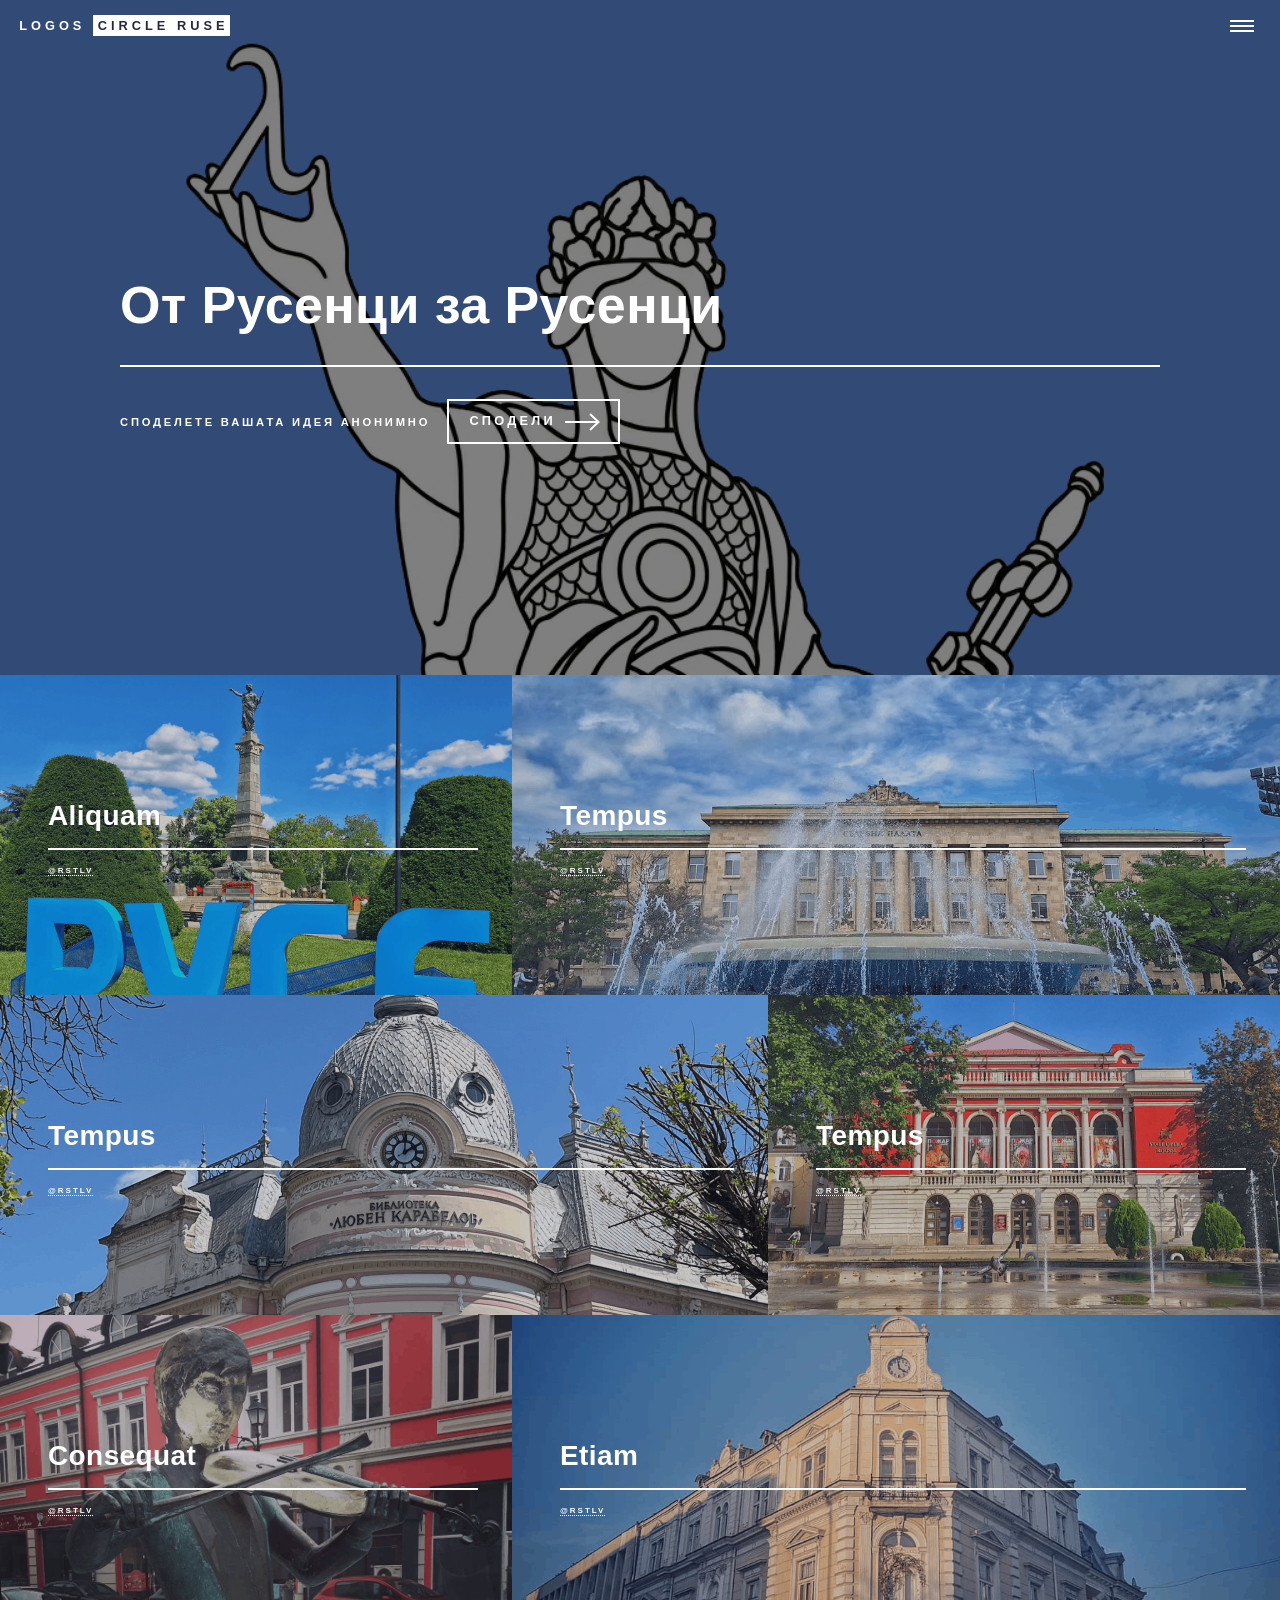
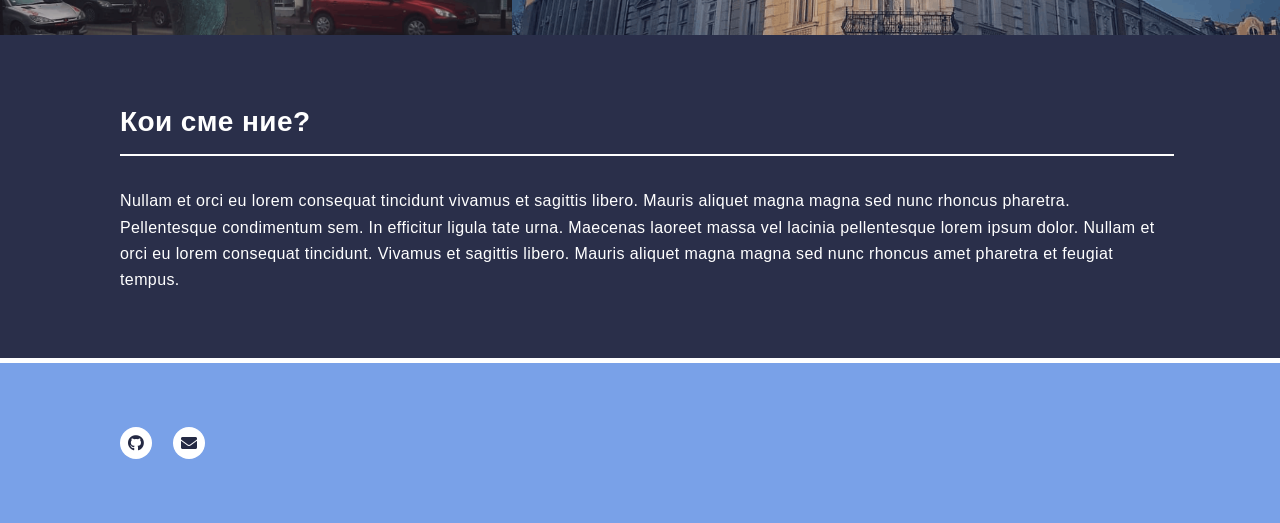
==== index.html @ 3bb1583a "Initial commit Related to https://github.com/logos-circle-ruse/pm/issues/4" ====
<!DOCTYPE HTML>
<html>
	<head>
		<title>Logos Circle Ruse | Начало</title>
		<meta charset="utf-8" />
		<meta name="viewport" content="width=device-width, initial-scale=1, user-scalable=no" />
		<link rel="stylesheet" href="assets/css/main.css" />
		<noscript><link rel="stylesheet" href="assets/css/noscript.css" /></noscript>
	</head>
	<body class="is-preload">

		<!-- Wrapper -->
			<div id="wrapper">

				<!-- Header -->
					<header id="header" class="alt">
						<a href="index.html" class="logo">Logos<span> <strong>Circle Ruse</strong></span></a>
						<nav>
							<a href="#menu"></a>
						</nav>
					</header>

					<nav id="menu">
						<ul class="links">
							<li><a href="index.html">Начало</a></li>
							<li><a href="events.html">Събития</a></li>
							<li><a href="contact.html">Контакт</a></li>
						</ul>
						<ul class="actions stacked">
							<li><a href="open-ruse.html" class="button primary fit">Сподели Проблем</a></li>
						</ul>
					</nav>
				<!-- Header -->

				<!-- Banner -->
					<section id="banner" class="major">
						<div class="inner">
							<header class="major">
								<h1>От Русенци за Русенци</h1>
							</header>
							<div class="content">
								<p>Споделете вашата идея АНОНИМНО</p>
								<ul class="actions">
									<li><a href="#one" class="button next scrolly">Сподели</a></li>
								</ul>
							</div>
						</div>
					</section>

				<!-- Main -->
					<div id="main">

						<!-- One -->
							<section id="one" class="tiles">
								<article>
									<span class="image">
										<img src="images/pic01.png" alt="" />
									</span>
									<header class="major">
										<h3>Aliquam</h3>
										<p>
											<a href="https://www.instagram.com/rstlv" target="_blank">@rstlv</a>
										</p>
									</header>
								</article>
								<article>
									<span class="image">
										<img src="images/pic02.png" alt="" />
									</span>
									<header class="major">
										<h3>Tempus</h3>
										<p>
											<a href="https://www.instagram.com/rstlv" target="_blank">@rstlv</a>
										</p>
									</header>
								</article>
								<article>
									<span class="image">
										<img src="images/pic03.png" alt="" />
									</span>
									<header class="major">
										<h3>Tempus</h3>
										<p>
											<a href="https://www.instagram.com/rstlv" target="_blank">@rstlv</a>
										</p>
									</header>
								</article>
								<article>
									<span class="image">
										<img src="images/pic04.png" alt="" />
									</span>
									<header class="major">
										<h3>Tempus</h3>
										<p>
											<a href="https://www.instagram.com/rstlv" target="_blank">@rstlv</a>
										</p>
									</header>
								</article>
								<article>
									<span class="image">
										<img src="images/pic05.png" alt="" />
									</span>
									<header class="major">
										<h3>Consequat</h3>
										<p>
											<a href="https://www.instagram.com/rstlv" target="_blank">@rstlv</a>
										</p>
									</header>
								</article>
								<article>
									<span class="image">
										<img src="images/pic06.png" alt="" />
									</span>
									<header class="major">
										<h3>Etiam</h3>
										<p>
											<a href="https://www.instagram.com/rstlv" target="_blank">@rstlv</a>
										</p>
									</header>
								</article>
							</section>

						<!-- Two -->
							<section id="two">
								<div class="inner">
									<header class="major">
										<h2>Кои сме ние?</h2>
									</header>
									<p>Nullam et orci eu lorem consequat tincidunt vivamus et sagittis libero. Mauris aliquet magna magna sed nunc rhoncus pharetra. Pellentesque condimentum sem. In efficitur ligula tate urna. Maecenas laoreet massa vel lacinia pellentesque lorem ipsum dolor. Nullam et orci eu lorem consequat tincidunt. Vivamus et sagittis libero. Mauris aliquet magna magna sed nunc rhoncus amet pharetra et feugiat tempus.</p>
									<a id="luma-btn"></a>
								</div>
							</section>

					</div>

				<!-- Footer -->
				<footer id="footer"></footer>

			</div>

		<!-- Scripts -->
		<script src="assets/js/jquery.min.js"></script>
		<script src="assets/js/jquery.scrolly.min.js"></script>
		<script src="assets/js/jquery.scrollex.min.js"></script>
		<script src="assets/js/browser.min.js"></script>
		<script src="assets/js/breakpoints.min.js"></script>
		<script src="assets/js/util.js"></script>
		<script src="assets/js/main.js"></script>
		<!-- Utils -->
		<script src="assets/js/components/footer.js"></script>
		<script src="assets/js/components/next_event.js"></script>
	</body>
</html>
---- assets/css/main.css ----
@import url(fontawesome-all.min.css);
@import url("https://fonts.googleapis.com/css?family=Source+Sans+Pro:300,300italic,600,600italic");

:root {
	--color-white: #FFFFFF;

	--color-blue: #79A1E8;
	--color-light-blue: #B8D0D6;
	--color-dark-blue: #2a2f4a;
	--color-olive: #BBB47D;

	--color-green-light: #B9CDAC;
	--color-green: #95B77F;

	--color-peach: #F0B69E;

	--color-beige: #DACFC5;
}

html, body, div, span, applet, object,
iframe, h1, h2, h3, h4, h5, h6, p, blockquote,
pre, a, abbr, acronym, address, big, cite,
code, del, dfn, em, img, ins, kbd, q, s, samp,
small, strike, strong, sub, sup, tt, var, b,
u, i, center, dl, dt, dd, ol, ul, li, fieldset,
form, label, legend, table, caption, tbody,
tfoot, thead, tr, th, td, article, aside,
canvas, details, embed, figure, figcaption,
footer, header, hgroup, menu, nav, output, ruby,
section, summary, time, mark, audio, video {
	margin: 0;
	padding: 0;
	border: 0;
	font-size: 100%;
	font: inherit;
	vertical-align: baseline;}

article, aside, details, figcaption, figure,
footer, header, hgroup, menu, nav, section {
	display: block;}

body {
	line-height: 1;
	font-family: Helvetica!important;
}

ol, ul {
	list-style: none;
}

blockquote, q {
	quotes: none;
}

	blockquote:before, blockquote:after, q:before, q:after {
		content: '';
		content: none;
	}

table {
	border-collapse: collapse;
	border-spacing: 0;
}

body {
	-webkit-text-size-adjust: none;
}

mark {
	background-color: transparent;
	color: inherit;
}

input::-moz-focus-inner {
	border: 0;
	padding: 0;
}

input, select, textarea {
	-moz-appearance: none;
	-webkit-appearance: none;
	-ms-appearance: none;
	appearance: none;
}

/* Basic */

	@-ms-viewport {
		width: device-width;
	}

	body {
		-ms-overflow-style: scrollbar;
	}

	@media screen and (max-width: 480px) {

		html, body {
			min-width: 320px;
		}

	}

	html {
		box-sizing: border-box;
	}

	*, *:before, *:after {
		box-sizing: inherit;
	}

	body {
		background: #242943;
	}

		body.is-preload *, body.is-preload *:before, body.is-preload *:after {
			-moz-animation: none !important;
			-webkit-animation: none !important;
			-ms-animation: none !important;
			animation: none !important;
			-moz-transition: none !important;
			-webkit-transition: none !important;
			-ms-transition: none !important;
			transition: none !important;
		}

/* Type */

	body, input, select, textarea {
		color: #ffffff;
		font-family: "Source Sans Pro", Helvetica, sans-serif;
		font-size: 17pt;
		font-weight: 300;
		letter-spacing: 0.025em;
		line-height: 1.65;
	}

		@media screen and (max-width: 1680px) {

			body, input, select, textarea {
				font-size: 14pt;
			}

		}

		@media screen and (max-width: 1280px) {

			body, input, select, textarea {
				font-size: 12pt;
			}

		}

		@media screen and (max-width: 360px) {

			body, input, select, textarea {
				font-size: 11pt;
			}

		}

	a {
		-moz-transition: color 0.2s ease-in-out, border-bottom-color 0.2s ease-in-out;
		-webkit-transition: color 0.2s ease-in-out, border-bottom-color 0.2s ease-in-out;
		-ms-transition: color 0.2s ease-in-out, border-bottom-color 0.2s ease-in-out;
		transition: color 0.2s ease-in-out, border-bottom-color 0.2s ease-in-out;
		border-bottom: dotted 1px;
		color: inherit;
		text-decoration: none;
	}

		a:hover {
			border-bottom-color: transparent;
			color: #9bf1ff !important;
		}

		a:active {
			color: #53e3fb !important;
		}

	strong, b {
		color: #ffffff;
		font-weight: 600;
	}

	em, i {
		font-style: italic;
	}

	p {
		margin: 0 0 2em 0;
	}

	h1, h2, h3, h4, h5, h6 {
		color: #ffffff;
		font-weight: 600;
		line-height: 1.65;
		margin: 0 0 1em 0;
	}

		h1 a, h2 a, h3 a, h4 a, h5 a, h6 a {
			color: inherit;
			border-bottom: 0;
		}

	h1 {
		font-size: 2.5em;
	}

	h2 {
		font-size: 1.75em;
	}

	h3 {
		font-size: 1.35em;
	}

	h4 {
		font-size: 1.1em;
	}

	h5 {
		font-size: 0.9em;
	}

	h6 {
		font-size: 0.7em;
	}

	@media screen and (max-width: 736px) {

		h1 {
			font-size: 2em;
		}

		h2 {
			font-size: 1.5em;
		}

		h3 {
			font-size: 1.25em;
		}

	}

	sub {
		font-size: 0.8em;
		position: relative;
		top: 0.5em;
	}

	sup {
		font-size: 0.8em;
		position: relative;
		top: -0.5em;
	}

	blockquote {
		border-left: solid 4px rgba(212, 212, 255, 0.1);
		font-style: italic;
		margin: 0 0 2em 0;
		padding: 0.5em 0 0.5em 2em;
	}

	code {
		background: rgba(212, 212, 255, 0.035);
		font-family: "Courier New", monospace;
		font-size: 0.9em;
		margin: 0 0.25em;
		padding: 0.25em 0.65em;
	}

	pre {
		-webkit-overflow-scrolling: touch;
		font-family: "Courier New", monospace;
		font-size: 0.9em;
		margin: 0 0 2em 0;
	}

		pre code {
			display: block;
			line-height: 1.75;
			padding: 1em 1.5em;
			overflow-x: auto;
		}

	hr {
		border: 0;
		border-bottom: solid 1px rgba(212, 212, 255, 0.1);
		margin: 2em 0;
	}

		hr.major {
			margin: 3em 0;
		}

	.align-left {
		text-align: left;
	}

	.align-center {
		text-align: center;
	}

	.align-right {
		text-align: right;
	}

/* Row */

	.row {
		display: flex;
		flex-wrap: wrap;
		box-sizing: border-box;
		align-items: stretch;
	}

		.row > * {
			box-sizing: border-box;
		}

		.row.gtr-uniform > * > :last-child {
			margin-bottom: 0;
		}

		.row.aln-left {
			justify-content: flex-start;
		}

		.row.aln-center {
			justify-content: center;
		}

		.row.aln-right {
			justify-content: flex-end;
		}

		.row.aln-top {
			align-items: flex-start;
		}

		.row.aln-middle {
			align-items: center;
		}

		.row.aln-bottom {
			align-items: flex-end;
		}

		.row > .imp {
			order: -1;
		}

		.row > .col-1 {
			width: 8.33333%;
		}

		.row > .off-1 {
			margin-left: 8.33333%;
		}

		.row > .col-2 {
			width: 16.66667%;
		}

		.row > .off-2 {
			margin-left: 16.66667%;
		}

		.row > .col-3 {
			width: 25%;
		}

		.row > .off-3 {
			margin-left: 25%;
		}

		.row > .col-4 {
			width: 33.33333%;
		}

		.row > .off-4 {
			margin-left: 33.33333%;
		}

		.row > .col-5 {
			width: 41.66667%;
		}

		.row > .off-5 {
			margin-left: 41.66667%;
		}

		.row > .col-6 {
			width: 50%;
		}

		.row > .off-6 {
			margin-left: 50%;
		}

		.row > .col-7 {
			width: 58.33333%;
		}

		.row > .off-7 {
			margin-left: 58.33333%;
		}

		.row > .col-8 {
			width: 66.66667%;
		}

		.row > .off-8 {
			margin-left: 66.66667%;
		}

		.row > .col-9 {
			width: 75%;
		}

		.row > .off-9 {
			margin-left: 75%;
		}

		.row > .col-10 {
			width: 83.33333%;
		}

		.row > .off-10 {
			margin-left: 83.33333%;
		}

		.row > .col-11 {
			width: 91.66667%;
		}

		.row > .off-11 {
			margin-left: 91.66667%;
		}

		.row > .col-12 {
			width: 100%;
		}

		.row > .off-12 {
			margin-left: 100%;
		}

		.row.gtr-0 {
			margin-top: 0;
			margin-left: 0em;
		}

			.row.gtr-0 > * {
				padding: 0 0 0 0em;
			}

			.row.gtr-0.gtr-uniform {
				margin-top: 0em;
			}

				.row.gtr-0.gtr-uniform > * {
					padding-top: 0em;
				}

		.row.gtr-25 {
			margin-top: 0;
			margin-left: -0.5em;
		}

			.row.gtr-25 > * {
				padding: 0 0 0 0.5em;
			}

			.row.gtr-25.gtr-uniform {
				margin-top: -0.5em;
			}

				.row.gtr-25.gtr-uniform > * {
					padding-top: 0.5em;
				}

		.row.gtr-50 {
			margin-top: 0;
			margin-left: -1em;
		}

			.row.gtr-50 > * {
				padding: 0 0 0 1em;
			}

			.row.gtr-50.gtr-uniform {
				margin-top: -1em;
			}

				.row.gtr-50.gtr-uniform > * {
					padding-top: 1em;
				}

		.row {
			margin-top: 0;
			margin-left: -2em;
		}

			.row > * {
				padding: 0 0 0 2em;
			}

			.row.gtr-uniform {
				margin-top: -2em;
			}

				.row.gtr-uniform > * {
					padding-top: 2em;
				}

		.row.gtr-150 {
			margin-top: 0;
			margin-left: -3em;
		}

			.row.gtr-150 > * {
				padding: 0 0 0 3em;
			}

			.row.gtr-150.gtr-uniform {
				margin-top: -3em;
			}

				.row.gtr-150.gtr-uniform > * {
					padding-top: 3em;
				}

		.row.gtr-200 {
			margin-top: 0;
			margin-left: -4em;
		}

			.row.gtr-200 > * {
				padding: 0 0 0 4em;
			}

			.row.gtr-200.gtr-uniform {
				margin-top: -4em;
			}

				.row.gtr-200.gtr-uniform > * {
					padding-top: 4em;
				}

		@media screen and (max-width: 1680px) {

			.row {
				display: flex;
				flex-wrap: wrap;
				box-sizing: border-box;
				align-items: stretch;
			}

				.row > * {
					box-sizing: border-box;
				}

				.row.gtr-uniform > * > :last-child {
					margin-bottom: 0;
				}

				.row.aln-left {
					justify-content: flex-start;
				}

				.row.aln-center {
					justify-content: center;
				}

				.row.aln-right {
					justify-content: flex-end;
				}

				.row.aln-top {
					align-items: flex-start;
				}

				.row.aln-middle {
					align-items: center;
				}

				.row.aln-bottom {
					align-items: flex-end;
				}

				.row > .imp-xlarge {
					order: -1;
				}

				.row > .col-1-xlarge {
					width: 8.33333%;
				}

				.row > .off-1-xlarge {
					margin-left: 8.33333%;
				}

				.row > .col-2-xlarge {
					width: 16.66667%;
				}

				.row > .off-2-xlarge {
					margin-left: 16.66667%;
				}

				.row > .col-3-xlarge {
					width: 25%;
				}

				.row > .off-3-xlarge {
					margin-left: 25%;
				}

				.row > .col-4-xlarge {
					width: 33.33333%;
				}

				.row > .off-4-xlarge {
					margin-left: 33.33333%;
				}

				.row > .col-5-xlarge {
					width: 41.66667%;
				}

				.row > .off-5-xlarge {
					margin-left: 41.66667%;
				}

				.row > .col-6-xlarge {
					width: 50%;
				}

				.row > .off-6-xlarge {
					margin-left: 50%;
				}

				.row > .col-7-xlarge {
					width: 58.33333%;
				}

				.row > .off-7-xlarge {
					margin-left: 58.33333%;
				}

				.row > .col-8-xlarge {
					width: 66.66667%;
				}

				.row > .off-8-xlarge {
					margin-left: 66.66667%;
				}

				.row > .col-9-xlarge {
					width: 75%;
				}

				.row > .off-9-xlarge {
					margin-left: 75%;
				}

				.row > .col-10-xlarge {
					width: 83.33333%;
				}

				.row > .off-10-xlarge {
					margin-left: 83.33333%;
				}

				.row > .col-11-xlarge {
					width: 91.66667%;
				}

				.row > .off-11-xlarge {
					margin-left: 91.66667%;
				}

				.row > .col-12-xlarge {
					width: 100%;
				}

				.row > .off-12-xlarge {
					margin-left: 100%;
				}

				.row.gtr-0 {
					margin-top: 0;
					margin-left: 0em;
				}

					.row.gtr-0 > * {
						padding: 0 0 0 0em;
					}

					.row.gtr-0.gtr-uniform {
						margin-top: 0em;
					}

						.row.gtr-0.gtr-uniform > * {
							padding-top: 0em;
						}

				.row.gtr-25 {
					margin-top: 0;
					margin-left: -0.5em;
				}

					.row.gtr-25 > * {
						padding: 0 0 0 0.5em;
					}

					.row.gtr-25.gtr-uniform {
						margin-top: -0.5em;
					}

						.row.gtr-25.gtr-uniform > * {
							padding-top: 0.5em;
						}

				.row.gtr-50 {
					margin-top: 0;
					margin-left: -1em;
				}

					.row.gtr-50 > * {
						padding: 0 0 0 1em;
					}

					.row.gtr-50.gtr-uniform {
						margin-top: -1em;
					}

						.row.gtr-50.gtr-uniform > * {
							padding-top: 1em;
						}

				.row {
					margin-top: 0;
					margin-left: -2em;
				}

					.row > * {
						padding: 0 0 0 2em;
					}

					.row.gtr-uniform {
						margin-top: -2em;
					}

						.row.gtr-uniform > * {
							padding-top: 2em;
						}

				.row.gtr-150 {
					margin-top: 0;
					margin-left: -3em;
				}

					.row.gtr-150 > * {
						padding: 0 0 0 3em;
					}

					.row.gtr-150.gtr-uniform {
						margin-top: -3em;
					}

						.row.gtr-150.gtr-uniform > * {
							padding-top: 3em;
						}

				.row.gtr-200 {
					margin-top: 0;
					margin-left: -4em;
				}

					.row.gtr-200 > * {
						padding: 0 0 0 4em;
					}

					.row.gtr-200.gtr-uniform {
						margin-top: -4em;
					}

						.row.gtr-200.gtr-uniform > * {
							padding-top: 4em;
						}

		}

		@media screen and (max-width: 1280px) {

			.row {
				display: flex;
				flex-wrap: wrap;
				box-sizing: border-box;
				align-items: stretch;
			}

				.row > * {
					box-sizing: border-box;
				}

				.row.gtr-uniform > * > :last-child {
					margin-bottom: 0;
				}

				.row.aln-left {
					justify-content: flex-start;
				}

				.row.aln-center {
					justify-content: center;
				}

				.row.aln-right {
					justify-content: flex-end;
				}

				.row.aln-top {
					align-items: flex-start;
				}

				.row.aln-middle {
					align-items: center;
				}

				.row.aln-bottom {
					align-items: flex-end;
				}

				.row > .imp-large {
					order: -1;
				}

				.row > .col-1-large {
					width: 8.33333%;
				}

				.row > .off-1-large {
					margin-left: 8.33333%;
				}

				.row > .col-2-large {
					width: 16.66667%;
				}

				.row > .off-2-large {
					margin-left: 16.66667%;
				}

				.row > .col-3-large {
					width: 25%;
				}

				.row > .off-3-large {
					margin-left: 25%;
				}

				.row > .col-4-large {
					width: 33.33333%;
				}

				.row > .off-4-large {
					margin-left: 33.33333%;
				}

				.row > .col-5-large {
					width: 41.66667%;
				}

				.row > .off-5-large {
					margin-left: 41.66667%;
				}

				.row > .col-6-large {
					width: 50%;
				}

				.row > .off-6-large {
					margin-left: 50%;
				}

				.row > .col-7-large {
					width: 58.33333%;
				}

				.row > .off-7-large {
					margin-left: 58.33333%;
				}

				.row > .col-8-large {
					width: 66.66667%;
				}

				.row > .off-8-large {
					margin-left: 66.66667%;
				}

				.row > .col-9-large {
					width: 75%;
				}

				.row > .off-9-large {
					margin-left: 75%;
				}

				.row > .col-10-large {
					width: 83.33333%;
				}

				.row > .off-10-large {
					margin-left: 83.33333%;
				}

				.row > .col-11-large {
					width: 91.66667%;
				}

				.row > .off-11-large {
					margin-left: 91.66667%;
				}

				.row > .col-12-large {
					width: 100%;
				}

				.row > .off-12-large {
					margin-left: 100%;
				}

				.row.gtr-0 {
					margin-top: 0;
					margin-left: 0em;
				}

					.row.gtr-0 > * {
						padding: 0 0 0 0em;
					}

					.row.gtr-0.gtr-uniform {
						margin-top: 0em;
					}

						.row.gtr-0.gtr-uniform > * {
							padding-top: 0em;
						}

				.row.gtr-25 {
					margin-top: 0;
					margin-left: -0.375em;
				}

					.row.gtr-25 > * {
						padding: 0 0 0 0.375em;
					}

					.row.gtr-25.gtr-uniform {
						margin-top: -0.375em;
					}

						.row.gtr-25.gtr-uniform > * {
							padding-top: 0.375em;
						}

				.row.gtr-50 {
					margin-top: 0;
					margin-left: -0.75em;
				}

					.row.gtr-50 > * {
						padding: 0 0 0 0.75em;
					}

					.row.gtr-50.gtr-uniform {
						margin-top: -0.75em;
					}

						.row.gtr-50.gtr-uniform > * {
							padding-top: 0.75em;
						}

				.row {
					margin-top: 0;
					margin-left: -1.5em;
				}

					.row > * {
						padding: 0 0 0 1.5em;
					}

					.row.gtr-uniform {
						margin-top: -1.5em;
					}

						.row.gtr-uniform > * {
							padding-top: 1.5em;
						}

				.row.gtr-150 {
					margin-top: 0;
					margin-left: -2.25em;
				}

					.row.gtr-150 > * {
						padding: 0 0 0 2.25em;
					}

					.row.gtr-150.gtr-uniform {
						margin-top: -2.25em;
					}

						.row.gtr-150.gtr-uniform > * {
							padding-top: 2.25em;
						}

				.row.gtr-200 {
					margin-top: 0;
					margin-left: -3em;
				}

					.row.gtr-200 > * {
						padding: 0 0 0 3em;
					}

					.row.gtr-200.gtr-uniform {
						margin-top: -3em;
					}

						.row.gtr-200.gtr-uniform > * {
							padding-top: 3em;
						}

		}

		@media screen and (max-width: 980px) {

			.row {
				display: flex;
				flex-wrap: wrap;
				box-sizing: border-box;
				align-items: stretch;
			}

				.row > * {
					box-sizing: border-box;
				}

				.row.gtr-uniform > * > :last-child {
					margin-bottom: 0;
				}

				.row.aln-left {
					justify-content: flex-start;
				}

				.row.aln-center {
					justify-content: center;
				}

				.row.aln-right {
					justify-content: flex-end;
				}

				.row.aln-top {
					align-items: flex-start;
				}

				.row.aln-middle {
					align-items: center;
				}

				.row.aln-bottom {
					align-items: flex-end;
				}

				.row > .imp-medium {
					order: -1;
				}

				.row > .col-1-medium {
					width: 8.33333%;
				}

				.row > .off-1-medium {
					margin-left: 8.33333%;
				}

				.row > .col-2-medium {
					width: 16.66667%;
				}

				.row > .off-2-medium {
					margin-left: 16.66667%;
				}

				.row > .col-3-medium {
					width: 25%;
				}

				.row > .off-3-medium {
					margin-left: 25%;
				}

				.row > .col-4-medium {
					width: 33.33333%;
				}

				.row > .off-4-medium {
					margin-left: 33.33333%;
				}

				.row > .col-5-medium {
					width: 41.66667%;
				}

				.row > .off-5-medium {
					margin-left: 41.66667%;
				}

				.row > .col-6-medium {
					width: 50%;
				}

				.row > .off-6-medium {
					margin-left: 50%;
				}

				.row > .col-7-medium {
					width: 58.33333%;
				}

				.row > .off-7-medium {
					margin-left: 58.33333%;
				}

				.row > .col-8-medium {
					width: 66.66667%;
				}

				.row > .off-8-medium {
					margin-left: 66.66667%;
				}

				.row > .col-9-medium {
					width: 75%;
				}

				.row > .off-9-medium {
					margin-left: 75%;
				}

				.row > .col-10-medium {
					width: 83.33333%;
				}

				.row > .off-10-medium {
					margin-left: 83.33333%;
				}

				.row > .col-11-medium {
					width: 91.66667%;
				}

				.row > .off-11-medium {
					margin-left: 91.66667%;
				}

				.row > .col-12-medium {
					width: 100%;
				}

				.row > .off-12-medium {
					margin-left: 100%;
				}

				.row.gtr-0 {
					margin-top: 0;
					margin-left: 0em;
				}

					.row.gtr-0 > * {
						padding: 0 0 0 0em;
					}

					.row.gtr-0.gtr-uniform {
						margin-top: 0em;
					}

						.row.gtr-0.gtr-uniform > * {
							padding-top: 0em;
						}

				.row.gtr-25 {
					margin-top: 0;
					margin-left: -0.375em;
				}

					.row.gtr-25 > * {
						padding: 0 0 0 0.375em;
					}

					.row.gtr-25.gtr-uniform {
						margin-top: -0.375em;
					}

						.row.gtr-25.gtr-uniform > * {
							padding-top: 0.375em;
						}

				.row.gtr-50 {
					margin-top: 0;
					margin-left: -0.75em;
				}

					.row.gtr-50 > * {
						padding: 0 0 0 0.75em;
					}

					.row.gtr-50.gtr-uniform {
						margin-top: -0.75em;
					}

						.row.gtr-50.gtr-uniform > * {
							padding-top: 0.75em;
						}

				.row {
					margin-top: 0;
					margin-left: -1.5em;
				}

					.row > * {
						padding: 0 0 0 1.5em;
					}

					.row.gtr-uniform {
						margin-top: -1.5em;
					}

						.row.gtr-uniform > * {
							padding-top: 1.5em;
						}

				.row.gtr-150 {
					margin-top: 0;
					margin-left: -2.25em;
				}

					.row.gtr-150 > * {
						padding: 0 0 0 2.25em;
					}

					.row.gtr-150.gtr-uniform {
						margin-top: -2.25em;
					}

						.row.gtr-150.gtr-uniform > * {
							padding-top: 2.25em;
						}

				.row.gtr-200 {
					margin-top: 0;
					margin-left: -3em;
				}

					.row.gtr-200 > * {
						padding: 0 0 0 3em;
					}

					.row.gtr-200.gtr-uniform {
						margin-top: -3em;
					}

						.row.gtr-200.gtr-uniform > * {
							padding-top: 3em;
						}

		}

		@media screen and (max-width: 736px) {

			.row {
				display: flex;
				flex-wrap: wrap;
				box-sizing: border-box;
				align-items: stretch;
			}

				.row > * {
					box-sizing: border-box;
				}

				.row.gtr-uniform > * > :last-child {
					margin-bottom: 0;
				}

				.row.aln-left {
					justify-content: flex-start;
				}

				.row.aln-center {
					justify-content: center;
				}

				.row.aln-right {
					justify-content: flex-end;
				}

				.row.aln-top {
					align-items: flex-start;
				}

				.row.aln-middle {
					align-items: center;
				}

				.row.aln-bottom {
					align-items: flex-end;
				}

				.row > .imp-small {
					order: -1;
				}

				.row > .col-1-small {
					width: 8.33333%;
				}

				.row > .off-1-small {
					margin-left: 8.33333%;
				}

				.row > .col-2-small {
					width: 16.66667%;
				}

				.row > .off-2-small {
					margin-left: 16.66667%;
				}

				.row > .col-3-small {
					width: 25%;
				}

				.row > .off-3-small {
					margin-left: 25%;
				}

				.row > .col-4-small {
					width: 33.33333%;
				}

				.row > .off-4-small {
					margin-left: 33.33333%;
				}

				.row > .col-5-small {
					width: 41.66667%;
				}

				.row > .off-5-small {
					margin-left: 41.66667%;
				}

				.row > .col-6-small {
					width: 50%;
				}

				.row > .off-6-small {
					margin-left: 50%;
				}

				.row > .col-7-small {
					width: 58.33333%;
				}

				.row > .off-7-small {
					margin-left: 58.33333%;
				}

				.row > .col-8-small {
					width: 66.66667%;
				}

				.row > .off-8-small {
					margin-left: 66.66667%;
				}

				.row > .col-9-small {
					width: 75%;
				}

				.row > .off-9-small {
					margin-left: 75%;
				}

				.row > .col-10-small {
					width: 83.33333%;
				}

				.row > .off-10-small {
					margin-left: 83.33333%;
				}

				.row > .col-11-small {
					width: 91.66667%;
				}

				.row > .off-11-small {
					margin-left: 91.66667%;
				}

				.row > .col-12-small {
					width: 100%;
				}

				.row > .off-12-small {
					margin-left: 100%;
				}

				.row.gtr-0 {
					margin-top: 0;
					margin-left: 0em;
				}

					.row.gtr-0 > * {
						padding: 0 0 0 0em;
					}

					.row.gtr-0.gtr-uniform {
						margin-top: 0em;
					}

						.row.gtr-0.gtr-uniform > * {
							padding-top: 0em;
						}

				.row.gtr-25 {
					margin-top: 0;
					margin-left: -0.3125em;
				}

					.row.gtr-25 > * {
						padding: 0 0 0 0.3125em;
					}

					.row.gtr-25.gtr-uniform {
						margin-top: -0.3125em;
					}

						.row.gtr-25.gtr-uniform > * {
							padding-top: 0.3125em;
						}

				.row.gtr-50 {
					margin-top: 0;
					margin-left: -0.625em;
				}

					.row.gtr-50 > * {
						padding: 0 0 0 0.625em;
					}

					.row.gtr-50.gtr-uniform {
						margin-top: -0.625em;
					}

						.row.gtr-50.gtr-uniform > * {
							padding-top: 0.625em;
						}

				.row {
					margin-top: 0;
					margin-left: -1.25em;
				}

					.row > * {
						padding: 0 0 0 1.25em;
					}

					.row.gtr-uniform {
						margin-top: -1.25em;
					}

						.row.gtr-uniform > * {
							padding-top: 1.25em;
						}

				.row.gtr-150 {
					margin-top: 0;
					margin-left: -1.875em;
				}

					.row.gtr-150 > * {
						padding: 0 0 0 1.875em;
					}

					.row.gtr-150.gtr-uniform {
						margin-top: -1.875em;
					}

						.row.gtr-150.gtr-uniform > * {
							padding-top: 1.875em;
						}

				.row.gtr-200 {
					margin-top: 0;
					margin-left: -2.5em;
				}

					.row.gtr-200 > * {
						padding: 0 0 0 2.5em;
					}

					.row.gtr-200.gtr-uniform {
						margin-top: -2.5em;
					}

						.row.gtr-200.gtr-uniform > * {
							padding-top: 2.5em;
						}

		}

		@media screen and (max-width: 480px) {

			.row {
				display: flex;
				flex-wrap: wrap;
				box-sizing: border-box;
				align-items: stretch;
			}

				.row > * {
					box-sizing: border-box;
				}

				.row.gtr-uniform > * > :last-child {
					margin-bottom: 0;
				}

				.row.aln-left {
					justify-content: flex-start;
				}

				.row.aln-center {
					justify-content: center;
				}

				.row.aln-right {
					justify-content: flex-end;
				}

				.row.aln-top {
					align-items: flex-start;
				}

				.row.aln-middle {
					align-items: center;
				}

				.row.aln-bottom {
					align-items: flex-end;
				}

				.row > .imp-xsmall {
					order: -1;
				}

				.row > .col-1-xsmall {
					width: 8.33333%;
				}

				.row > .off-1-xsmall {
					margin-left: 8.33333%;
				}

				.row > .col-2-xsmall {
					width: 16.66667%;
				}

				.row > .off-2-xsmall {
					margin-left: 16.66667%;
				}

				.row > .col-3-xsmall {
					width: 25%;
				}

				.row > .off-3-xsmall {
					margin-left: 25%;
				}

				.row > .col-4-xsmall {
					width: 33.33333%;
				}

				.row > .off-4-xsmall {
					margin-left: 33.33333%;
				}

				.row > .col-5-xsmall {
					width: 41.66667%;
				}

				.row > .off-5-xsmall {
					margin-left: 41.66667%;
				}

				.row > .col-6-xsmall {
					width: 50%;
				}

				.row > .off-6-xsmall {
					margin-left: 50%;
				}

				.row > .col-7-xsmall {
					width: 58.33333%;
				}

				.row > .off-7-xsmall {
					margin-left: 58.33333%;
				}

				.row > .col-8-xsmall {
					width: 66.66667%;
				}

				.row > .off-8-xsmall {
					margin-left: 66.66667%;
				}

				.row > .col-9-xsmall {
					width: 75%;
				}

				.row > .off-9-xsmall {
					margin-left: 75%;
				}

				.row > .col-10-xsmall {
					width: 83.33333%;
				}

				.row > .off-10-xsmall {
					margin-left: 83.33333%;
				}

				.row > .col-11-xsmall {
					width: 91.66667%;
				}

				.row > .off-11-xsmall {
					margin-left: 91.66667%;
				}

				.row > .col-12-xsmall {
					width: 100%;
				}

				.row > .off-12-xsmall {
					margin-left: 100%;
				}

				.row.gtr-0 {
					margin-top: 0;
					margin-left: 0em;
				}

					.row.gtr-0 > * {
						padding: 0 0 0 0em;
					}

					.row.gtr-0.gtr-uniform {
						margin-top: 0em;
					}

						.row.gtr-0.gtr-uniform > * {
							padding-top: 0em;
						}

				.row.gtr-25 {
					margin-top: 0;
					margin-left: -0.3125em;
				}

					.row.gtr-25 > * {
						padding: 0 0 0 0.3125em;
					}

					.row.gtr-25.gtr-uniform {
						margin-top: -0.3125em;
					}

						.row.gtr-25.gtr-uniform > * {
							padding-top: 0.3125em;
						}

				.row.gtr-50 {
					margin-top: 0;
					margin-left: -0.625em;
				}

					.row.gtr-50 > * {
						padding: 0 0 0 0.625em;
					}

					.row.gtr-50.gtr-uniform {
						margin-top: -0.625em;
					}

						.row.gtr-50.gtr-uniform > * {
							padding-top: 0.625em;
						}

				.row {
					margin-top: 0;
					margin-left: -1.25em;
				}

					.row > * {
						padding: 0 0 0 1.25em;
					}

					.row.gtr-uniform {
						margin-top: -1.25em;
					}

						.row.gtr-uniform > * {
							padding-top: 1.25em;
						}

				.row.gtr-150 {
					margin-top: 0;
					margin-left: -1.875em;
				}

					.row.gtr-150 > * {
						padding: 0 0 0 1.875em;
					}

					.row.gtr-150.gtr-uniform {
						margin-top: -1.875em;
					}

						.row.gtr-150.gtr-uniform > * {
							padding-top: 1.875em;
						}

				.row.gtr-200 {
					margin-top: 0;
					margin-left: -2.5em;
				}

					.row.gtr-200 > * {
						padding: 0 0 0 2.5em;
					}

					.row.gtr-200.gtr-uniform {
						margin-top: -2.5em;
					}

						.row.gtr-200.gtr-uniform > * {
							padding-top: 2.5em;
						}

		}

/* Section/Article */

	section.special, article.special {
		text-align: center;
	}

	header.major {
		width: -moz-max-content;
		width: -webkit-max-content;
		width: -ms-max-content;
		width: 100%;
		margin-bottom: 2em;
	}

		header.major > :first-child {
			margin-bottom: 0;
			width: calc(100% + 0.5em);
		}

			header.major > :first-child:after {
				content: '';
				background-color: #ffffff;
				display: block;
				height: 2px;
				margin: 0.325em 0 0.5em 0;
				width: 100%;
			}

		header.major > p {
			font-size: 0.5em;
			font-weight: 600;
			letter-spacing: 0.25em;
			margin-bottom: 0;
			text-transform: uppercase;
		}

		body.is-ie header.major > :first-child:after {
			max-width: 9em;
		}

		body.is-ie header.major > h1:after {
			max-width: 100% !important;
		}

	@media screen and (max-width: 736px) {

		header.major > p br {
			display: none;
		}

	}

/* Form */

	form {
		margin: 0 0 2em 0;
	}

		form > :last-child {
			margin-bottom: 0;
		}

		form > .fields {
			display: -moz-flex;
			display: -webkit-flex;
			display: -ms-flex;
			display: flex;
			-moz-flex-wrap: wrap;
			-webkit-flex-wrap: wrap;
			-ms-flex-wrap: wrap;
			flex-wrap: wrap;
			width: calc(100% + 3em);
			margin: -1.5em 0 2em -1.5em;
		}

			form > .fields > .field {
				-moz-flex-grow: 0;
				-webkit-flex-grow: 0;
				-ms-flex-grow: 0;
				flex-grow: 0;
				-moz-flex-shrink: 0;
				-webkit-flex-shrink: 0;
				-ms-flex-shrink: 0;
				flex-shrink: 0;
				padding: 1.5em 0 0 1.5em;
				width: calc(100% - 1.5em);
			}

				form > .fields > .field.half {
					width: calc(50% - 0.75em);
				}

				form > .fields > .field.third {
					width: calc(100%/3 - 0.5em);
				}

				form > .fields > .field.quarter {
					width: calc(25% - 0.375em);
				}

		@media screen and (max-width: 480px) {

			form > .fields {
				width: calc(100% + 3em);
				margin: -1.5em 0 2em -1.5em;
			}

				form > .fields > .field {
					padding: 1.5em 0 0 1.5em;
					width: calc(100% - 1.5em);
				}

					form > .fields > .field.half {
						width: calc(100% - 1.5em);
					}

					form > .fields > .field.third {
						width: calc(100% - 1.5em);
					}

					form > .fields > .field.quarter {
						width: calc(100% - 1.5em);
					}

		}

	label {
		color: #ffffff;
		display: block;
		font-size: 0.8em;
		font-weight: 600;
		letter-spacing: 0.25em;
		margin: 0 0 1em 0;
		text-transform: uppercase;
	}

	input[type="text"],
	input[type="password"],
	input[type="email"],
	input[type="tel"],
	input[type="search"],
	input[type="url"],
	select,
	textarea {
		-moz-appearance: none;
		-webkit-appearance: none;
		-ms-appearance: none;
		appearance: none;
		background: rgba(212, 212, 255, 0.035);
		border: none;
		border-radius: 0;
		color: inherit;
		display: block;
		outline: 0;
		padding: 0 1em;
		text-decoration: none;
		width: 100%;
	}

		input[type="text"]:invalid,
		input[type="password"]:invalid,
		input[type="email"]:invalid,
		input[type="tel"]:invalid,
		input[type="search"]:invalid,
		input[type="url"]:invalid,
		select:invalid,
		textarea:invalid {
			box-shadow: none;
		}

		input[type="text"]:focus,
		input[type="password"]:focus,
		input[type="email"]:focus,
		input[type="tel"]:focus,
		input[type="search"]:focus,
		input[type="url"]:focus,
		select:focus,
		textarea:focus {
			border-color: #9bf1ff;
			box-shadow: 0 0 0 2px #9bf1ff;
		}

	select {
		background-image: url("data:image/svg+xml;charset=utf8,%3Csvg xmlns='http://www.w3.org/2000/svg' width='40' height='40' preserveAspectRatio='none' viewBox='0 0 40 40'%3E%3Cpath d='M9.4,12.3l10.4,10.4l10.4-10.4c0.2-0.2,0.5-0.4,0.9-0.4c0.3,0,0.6,0.1,0.9,0.4l3.3,3.3c0.2,0.2,0.4,0.5,0.4,0.9 c0,0.4-0.1,0.6-0.4,0.9L20.7,31.9c-0.2,0.2-0.5,0.4-0.9,0.4c-0.3,0-0.6-0.1-0.9-0.4L4.3,17.3c-0.2-0.2-0.4-0.5-0.4-0.9 c0-0.4,0.1-0.6,0.4-0.9l3.3-3.3c0.2-0.2,0.5-0.4,0.9-0.4S9.1,12.1,9.4,12.3z' fill='rgba(212, 212, 255, 0.1)' /%3E%3C/svg%3E");
		background-size: 1.25rem;
		background-repeat: no-repeat;
		background-position: calc(100% - 1rem) center;
		height: 2.75em;
		padding-right: 2.75em;
		text-overflow: ellipsis;
	}

		select option {
			color: #ffffff;
			background: #242943;
		}

		select:focus::-ms-value {
			background-color: transparent;
		}

		select::-ms-expand {
			display: none;
		}

	input[type="text"],
	input[type="password"],
	input[type="email"],
	input[type="tel"],
	input[type="search"],
	input[type="url"],
	select {
		height: 2.75em;
	}

	textarea {
		padding: 0.75em 1em;
	}

	input[type="checkbox"],
	input[type="radio"] {
		-moz-appearance: none;
		-webkit-appearance: none;
		-ms-appearance: none;
		appearance: none;
		display: block;
		float: left;
		margin-right: -2em;
		opacity: 0;
		width: 1em;
		z-index: -1;
	}

		input[type="checkbox"] + label,
		input[type="radio"] + label {
			text-decoration: none;
			color: #ffffff;
			cursor: pointer;
			display: inline-block;
			font-weight: 300;
			padding-left: 2.65em;
			padding-right: 0.75em;
			position: relative;
		}

			input[type="checkbox"] + label:before,
			input[type="radio"] + label:before {
				-moz-osx-font-smoothing: grayscale;
				-webkit-font-smoothing: antialiased;
				display: inline-block;
				font-style: normal;
				font-variant: normal;
				text-rendering: auto;
				line-height: 1;
				text-transform: none !important;
				font-family: 'Font Awesome 5 Free';
				font-weight: 900;
			}

			input[type="checkbox"] + label:before,
			input[type="radio"] + label:before {
				background: rgba(212, 212, 255, 0.035);
				content: '';
				display: inline-block;
				font-size: 0.8em;
				height: 2.0625em;
				left: 0;
				letter-spacing: 0;
				line-height: 2.0625em;
				position: absolute;
				text-align: center;
				top: 0;
				width: 2.0625em;
			}

		input[type="checkbox"]:checked + label:before,
		input[type="radio"]:checked + label:before {
			background: #ffffff;
			border-color: #9bf1ff;
			content: '\f00c';
			color: #242943;
		}

		input[type="checkbox"]:focus + label:before,
		input[type="radio"]:focus + label:before {
			box-shadow: 0 0 0 2px #9bf1ff;
		}

	input[type="radio"] + label:before {
		border-radius: 100%;
	}

	::-webkit-input-placeholder {
		color: rgba(244, 244, 255, 0.2) !important;
		opacity: 1.0;
	}

	:-moz-placeholder {
		color: rgba(244, 244, 255, 0.2) !important;
		opacity: 1.0;
	}

	::-moz-placeholder {
		color: rgba(244, 244, 255, 0.2) !important;
		opacity: 1.0;
	}

	:-ms-input-placeholder {
		color: rgba(244, 244, 255, 0.2) !important;
		opacity: 1.0;
	}

/* Box */

	.box {
		border: solid 1px rgba(212, 212, 255, 0.1);
		margin-bottom: 2em;
		padding: 1.5em;
	}

		.box > :last-child,
		.box > :last-child > :last-child,
		.box > :last-child > :last-child > :last-child {
			margin-bottom: 0;
		}

		.box.alt {
			border: 0;
			border-radius: 0;
			padding: 0;
		}

/* Icon */

	.icon {
		text-decoration: none;
		border-bottom: none;
		position: relative;
	}

		.icon:before {
			-moz-osx-font-smoothing: grayscale;
			-webkit-font-smoothing: antialiased;
			display: inline-block;
			font-style: normal;
			font-variant: normal;
			text-rendering: auto;
			line-height: 1;
			text-transform: none !important;
			font-family: 'Font Awesome 5 Free';
			font-weight: 400;
		}

		.icon > .label {
			display: none;
		}

		.icon:before {
			line-height: inherit;
		}

		.icon.solid:before {
			font-weight: 900;
		}

		.icon.brands:before {
			font-family: 'Font Awesome 5 Brands';
		}

		.icon.alt:before {
			background-color: #ffffff;
			border-radius: 100%;
			color: #242943;
			display: inline-block;
			height: 2em;
			line-height: 2em;
			text-align: center;
			width: 2em;
		}

	a.icon.alt:before {
		-moz-transition: background-color 0.2s ease-in-out;
		-webkit-transition: background-color 0.2s ease-in-out;
		-ms-transition: background-color 0.2s ease-in-out;
		transition: background-color 0.2s ease-in-out;
	}

	a.icon.alt:hover:before {
		background-color: #6fc3df;
	}

	a.icon.alt:active:before {
		background-color: #37a6cb;
	}

/* Image */

	.image {
		border: 0;
		display: inline-block;
		position: relative;
	}

		.image img {
			display: block;
		}

		.image.left, .image.right {
			max-width: 30%;
		}

			.image.left img, .image.right img {
				width: 100%;
			}

		.image.left {
			float: left;
			margin: 0 1.5em 1.25em 0;
			top: 0.25em;
		}

		.image.right {
			float: right;
			margin: 0 0 1.25em 1.5em;
			top: 0.25em;
		}

		.image.fit {
			display: block;
			margin: 0 0 2em 0;
			width: 100%;
		}

			.image.fit img {
				width: 100%;
			}

		.image.main {
			display: block;
			margin: 2.5em 0;
			width: 100%;
		}

			.image.main img {
				width: 100%;
			}

			@media screen and (max-width: 736px) {

				.image.main {
					margin: 1.5em 0;
				}

			}

/* List */

	ol {
		list-style: decimal;
		margin: 0 0 2em 0;
		padding-left: 1.25em;
	}

		ol li {
			padding-left: 0.25em;
		}

	ul {
		list-style: disc;
		margin: 0 0 2em 0;
		padding-left: 1em;
	}

		ul li {
			padding-left: 0.5em;
		}

		ul.alt {
			list-style: none;
			padding-left: 0;
		}

			ul.alt li {
				border-top: solid 1px rgba(212, 212, 255, 0.1);
				padding: 0.5em 0;
			}

				ul.alt li:first-child {
					border-top: 0;
					padding-top: 0;
				}

	dl {
		margin: 0 0 2em 0;
	}

		dl dt {
			display: block;
			font-weight: 600;
			margin: 0 0 1em 0;
		}

		dl dd {
			margin-left: 2em;
		}

/* Actions */

	ul.actions {
		display: -moz-flex;
		display: -webkit-flex;
		display: -ms-flex;
		display: flex;
		cursor: default;
		list-style: none;
		margin-left: -1em;
		padding-left: 0;
	}

		ul.actions li {
			padding: 0 0 0 1em;
			vertical-align: middle;
		}

		ul.actions.special {
			-moz-justify-content: center;
			-webkit-justify-content: center;
			-ms-justify-content: center;
			justify-content: center;
			width: 100%;
			margin-left: 0;
		}

			ul.actions.special li:first-child {
				padding-left: 0;
			}

		ul.actions.stacked {
			-moz-flex-direction: column;
			-webkit-flex-direction: column;
			-ms-flex-direction: column;
			flex-direction: column;
			margin-left: 0;
		}

			ul.actions.stacked li {
				padding: 1.3em 0 0 0;
			}

				ul.actions.stacked li:first-child {
					padding-top: 0;
				}

		ul.actions.fit {
			width: calc(100% + 1em);
		}

			ul.actions.fit li {
				-moz-flex-grow: 1;
				-webkit-flex-grow: 1;
				-ms-flex-grow: 1;
				flex-grow: 1;
				-moz-flex-shrink: 1;
				-webkit-flex-shrink: 1;
				-ms-flex-shrink: 1;
				flex-shrink: 1;
				width: 100%;
			}

				ul.actions.fit li > * {
					width: 100%;
				}

			ul.actions.fit.stacked {
				width: 100%;
			}

/* Icons */

	ul.icons {
		cursor: default;
		list-style: none;
		padding-left: 0;
	}

		ul.icons li {
			display: inline-block;
			padding: 0 1em 0 0;
		}

			ul.icons li:last-child {
				padding-right: 0;
			}

		@media screen and (max-width: 736px) {

			ul.icons li {
				padding: 0 0.75em 0 0;
			}

		}

/* Pagination */

	ul.pagination {
		cursor: default;
		list-style: none;
		padding-left: 0;
	}

		ul.pagination li {
			display: inline-block;
			padding-left: 0;
			vertical-align: middle;
		}

			ul.pagination li > .page {
				-moz-transition: background-color 0.2s ease-in-out, color 0.2s ease-in-out;
				-webkit-transition: background-color 0.2s ease-in-out, color 0.2s ease-in-out;
				-ms-transition: background-color 0.2s ease-in-out, color 0.2s ease-in-out;
				transition: background-color 0.2s ease-in-out, color 0.2s ease-in-out;
				border-bottom: 0;
				display: inline-block;
				font-size: 0.8em;
				font-weight: 600;
				height: 1.5em;
				line-height: 1.5em;
				margin: 0 0.125em;
				min-width: 1.5em;
				padding: 0 0.5em;
				text-align: center;
			}

				ul.pagination li > .page.active {
					background-color: #ffffff;
					color: #242943;
				}

					ul.pagination li > .page.active:hover {
						background-color: #9bf1ff;
						color: #242943 !important;
					}

					ul.pagination li > .page.active:active {
						background-color: #53e3fb;
					}

			ul.pagination li:first-child {
				padding-right: 0.75em;
			}

			ul.pagination li:last-child {
				padding-left: 0.75em;
			}

		@media screen and (max-width: 480px) {

			ul.pagination li:nth-child(n+2):nth-last-child(n+2) {
				display: none;
			}

			ul.pagination li:first-child {
				padding-right: 0;
			}

		}

/* Table */

	.table-wrapper {
		-webkit-overflow-scrolling: touch;
		overflow-x: auto;
	}

	table {
		margin: 0 0 2em 0;
		width: 100%;
	}

		table tbody tr {
			border: solid 1px rgba(212, 212, 255, 0.1);
			border-left: 0;
			border-right: 0;
		}

			table tbody tr:nth-child(2n + 1) {
				background-color: rgba(212, 212, 255, 0.035);
			}

		table td {
			padding: 0.75em 0.75em;
		}

		table th {
			color: #ffffff;
			font-size: 0.9em;
			font-weight: 600;
			padding: 0 0.75em 0.75em 0.75em;
			text-align: left;
		}

		table thead {
			border-bottom: solid 2px rgba(212, 212, 255, 0.1);
		}

		table tfoot {
			border-top: solid 2px rgba(212, 212, 255, 0.1);
		}

		table.alt {
			border-collapse: separate;
		}

			table.alt tbody tr td {
				border: solid 1px rgba(212, 212, 255, 0.1);
				border-left-width: 0;
				border-top-width: 0;
			}

				table.alt tbody tr td:first-child {
					border-left-width: 1px;
				}

			table.alt tbody tr:first-child td {
				border-top-width: 1px;
			}

			table.alt thead {
				border-bottom: 0;
			}

			table.alt tfoot {
				border-top: 0;
			}

/* Button */

	input[type="submit"],
	input[type="reset"],
	input[type="button"],
	button,
	.button {
		-moz-appearance: none;
		-webkit-appearance: none;
		-ms-appearance: none;
		appearance: none;
		-moz-transition: background-color 0.2s ease-in-out, box-shadow 0.2s ease-in-out, color 0.2s ease-in-out;
		-webkit-transition: background-color 0.2s ease-in-out, box-shadow 0.2s ease-in-out, color 0.2s ease-in-out;
		-ms-transition: background-color 0.2s ease-in-out, box-shadow 0.2s ease-in-out, color 0.2s ease-in-out;
		transition: background-color 0.2s ease-in-out, box-shadow 0.2s ease-in-out, color 0.2s ease-in-out;
		background-color: transparent;
		border: 0;
		border-radius: 0;
		box-shadow: inset 0 0 0 2px #ffffff;
		color: #ffffff;
		cursor: pointer;
		display: inline-block;
		font-size: 0.8em;
		font-weight: 600;
		height: 3.5em;
		letter-spacing: 0.25em;
		line-height: 3.5em;
		padding: 0 1.75em;
		text-align: center;
		text-decoration: none;
		text-transform: uppercase;
		white-space: nowrap;
	}

		input[type="submit"]:hover, input[type="submit"]:active,
		input[type="reset"]:hover,
		input[type="reset"]:active,
		input[type="button"]:hover,
		input[type="button"]:active,
		button:hover,
		button:active,
		.button:hover,
		.button:active {
			box-shadow: inset 0 0 0 2px #9bf1ff;
			color: #9bf1ff;
		}

		input[type="submit"]:active,
		input[type="reset"]:active,
		input[type="button"]:active,
		button:active,
		.button:active {
			background-color: rgba(155, 241, 255, 0.1);
			box-shadow: inset 0 0 0 2px #53e3fb;
			color: #53e3fb;
		}

		input[type="submit"].icon:before,
		input[type="reset"].icon:before,
		input[type="button"].icon:before,
		button.icon:before,
		.button.icon:before {
			margin-right: 0.5em;
		}

		input[type="submit"].fit,
		input[type="reset"].fit,
		input[type="button"].fit,
		button.fit,
		.button.fit {
			width: 100%;
		}

		input[type="submit"].small,
		input[type="reset"].small,
		input[type="button"].small,
		button.small,
		.button.small {
			font-size: 0.6em;
		}

		input[type="submit"].large,
		input[type="reset"].large,
		input[type="button"].large,
		button.large,
		.button.large {
			font-size: 1.25em;
			height: 3em;
			line-height: 3em;
		}

		input[type="submit"].next,
		input[type="reset"].next,
		input[type="button"].next,
		button.next,
		.button.next {
			padding-right: 4.5em;
			position: relative;
		}

			input[type="submit"].next:before, input[type="submit"].next:after,
			input[type="reset"].next:before,
			input[type="reset"].next:after,
			input[type="button"].next:before,
			input[type="button"].next:after,
			button.next:before,
			button.next:after,
			.button.next:before,
			.button.next:after {
				-moz-transition: opacity 0.2s ease-in-out;
				-webkit-transition: opacity 0.2s ease-in-out;
				-ms-transition: opacity 0.2s ease-in-out;
				transition: opacity 0.2s ease-in-out;
				background-position: center right;
				background-repeat: no-repeat;
				background-size: 36px 24px;
				content: '';
				display: block;
				height: 100%;
				position: absolute;
				right: 1.5em;
				top: 0;
				vertical-align: middle;
				width: 36px;
			}

			input[type="submit"].next:before,
			input[type="reset"].next:before,
			input[type="button"].next:before,
			button.next:before,
			.button.next:before {
				background-image: url("data:image/svg+xml;charset=utf8,%3Csvg xmlns='http://www.w3.org/2000/svg' xmlns:xlink='http://www.w3.org/1999/xlink' width='36px' height='24px' viewBox='0 0 36 24' zoomAndPan='disable'%3E%3Cstyle%3Eline %7B stroke: %23ffffff%3B stroke-width: 2px%3B %7D%3C/style%3E%3Cline x1='0' y1='12' x2='34' y2='12' /%3E%3Cline x1='25' y1='4' x2='34' y2='12.5' /%3E%3Cline x1='25' y1='20' x2='34' y2='11.5' /%3E%3C/svg%3E");
			}

			input[type="submit"].next:after,
			input[type="reset"].next:after,
			input[type="button"].next:after,
			button.next:after,
			.button.next:after {
				background-image: url("data:image/svg+xml;charset=utf8,%3Csvg xmlns='http://www.w3.org/2000/svg' xmlns:xlink='http://www.w3.org/1999/xlink' width='36px' height='24px' viewBox='0 0 36 24' zoomAndPan='disable'%3E%3Cstyle%3Eline %7B stroke: %239bf1ff%3B stroke-width: 2px%3B %7D%3C/style%3E%3Cline x1='0' y1='12' x2='34' y2='12' /%3E%3Cline x1='25' y1='4' x2='34' y2='12.5' /%3E%3Cline x1='25' y1='20' x2='34' y2='11.5' /%3E%3C/svg%3E");
				opacity: 0;
				z-index: 1;
			}

			input[type="submit"].next:hover:after, input[type="submit"].next:active:after,
			input[type="reset"].next:hover:after,
			input[type="reset"].next:active:after,
			input[type="button"].next:hover:after,
			input[type="button"].next:active:after,
			button.next:hover:after,
			button.next:active:after,
			.button.next:hover:after,
			.button.next:active:after {
				opacity: 1;
			}

			@media screen and (max-width: 1280px) {

				input[type="submit"].next,
				input[type="reset"].next,
				input[type="button"].next,
				button.next,
				.button.next {
					padding-right: 5em;
				}

			}

		input[type="submit"].primary,
		input[type="reset"].primary,
		input[type="button"].primary,
		button.primary,
		.button.primary {
			background-color: #ffffff;
			box-shadow: none;
			color: #242943;
		}

			input[type="submit"].primary:hover, input[type="submit"].primary:active,
			input[type="reset"].primary:hover,
			input[type="reset"].primary:active,
			input[type="button"].primary:hover,
			input[type="button"].primary:active,
			button.primary:hover,
			button.primary:active,
			.button.primary:hover,
			.button.primary:active {
				background-color: #9bf1ff;
				color: #242943 !important;
			}

			input[type="submit"].primary:active,
			input[type="reset"].primary:active,
			input[type="button"].primary:active,
			button.primary:active,
			.button.primary:active {
				background-color: #53e3fb;
			}

		input[type="submit"].disabled, input[type="submit"]:disabled,
		input[type="reset"].disabled,
		input[type="reset"]:disabled,
		input[type="button"].disabled,
		input[type="button"]:disabled,
		button.disabled,
		button:disabled,
		.button.disabled,
		.button:disabled {
			pointer-events: none;
			cursor: default;
			opacity: 0.25;
		}

/* Tiles */

	.tiles {
		display: -moz-flex;
		display: -webkit-flex;
		display: -ms-flex;
		display: flex;
		-moz-flex-wrap: wrap;
		-webkit-flex-wrap: wrap;
		-ms-flex-wrap: wrap;
		flex-wrap: wrap;
		border-top: 0 !important;
	}

		.tiles + * {
			border-top: 0 !important;
		}

		.tiles article {
			-moz-align-items: center;
			-webkit-align-items: center;
			-ms-align-items: center;
			align-items: center;
			display: -moz-flex;
			display: -webkit-flex;
			display: -ms-flex;
			display: flex;
			-moz-transition: -moz-transform 0.25s ease, opacity 0.25s ease, -moz-filter 1s ease, -webkit-filter 1s ease;
			-webkit-transition: -webkit-transform 0.25s ease, opacity 0.25s ease, -webkit-filter 1s ease, -webkit-filter 1s ease;
			-ms-transition: -ms-transform 0.25s ease, opacity 0.25s ease, -ms-filter 1s ease, -webkit-filter 1s ease;
			transition: transform 0.25s ease, opacity 0.25s ease, filter 1s ease, -webkit-filter 1s ease;
			padding: 4em 4em 2em 4em ;
			background-position: center;
			background-repeat: no-repeat;
			background-size: cover;
			cursor: default;
			height: 40vh;
			max-height: 40em;
			min-height: 23em;
			overflow: hidden;
			position: relative;
			width: 40%;
		}

			.tiles article .image {
				display: none;
			}

			.tiles article header {
				position: relative;
				z-index: 3;
			}

			.tiles article h3 {
				font-size: 1.75em;
			}

				.tiles article h3 a:hover {
					color: inherit !important;
				}

			.tiles article .link.primary {
				border: 0;
				height: 100%;
				left: 0;
				position: absolute;
				top: 0;
				width: 100%;
				z-index: 4;
			}

			.tiles article:before {
				-moz-transition: opacity 0.5s ease;
				-webkit-transition: opacity 0.5s ease;
				-ms-transition: opacity 0.5s ease;
				transition: opacity 0.5s ease;
				bottom: 0;
				content: '';
				display: block;
				height: 100%;
				left: 0;
				opacity: 0.85;
				position: absolute;
				width: 100%;
				z-index: 2;
			}

			.tiles article:after {
				background-color: rgba(36, 41, 67, 0.25);
				content: '';
				display: block;
				height: 100%;
				left: 0;
				position: absolute;
				top: 0;
				width: 100%;
				z-index: 1;
			}

			.tiles article:hover:before {
				opacity: 0;
			}

			.tiles article.is-transitioning {
				-moz-transform: scale(0.95);
				-webkit-transform: scale(0.95);
				-ms-transform: scale(0.95);
				transform: scale(0.95);
				-moz-filter: blur(0.5em);
				-webkit-filter: blur(0.5em);
				-ms-filter: blur(0.5em);
				filter: blur(0.5em);
				opacity: 0;
			}

			.tiles article:nth-child:before {
				background-color: black;
				opacity: 0.25;
			}

			.tiles article:nth-child(4n - 1), .tiles article:nth-child(4n - 2) {
				width: 60%;
			}

			/* .tiles article:nth-child(6n - 5):before {
				background-color: black;
				opacity: 0.25;
			}

			.tiles article:nth-child(6n - 4):before {
				background-color: #8d82c4;
			}

			.tiles article:nth-child(6n - 3):before {
				background-color: #ec8d81;
			}

			.tiles article:nth-child(6n - 2):before {
				background-color: #e7b788;
			}

			.tiles article:nth-child(6n - 1):before {
				background-color: #8ea9e8;
			}

			.tiles article:nth-child(6n):before {
				background-color: #87c5a4;
			} */

		@media screen and (max-width: 1280px) {

			.tiles article {
				padding: 4em 3em 2em 3em ;
				height: 30vh;
				max-height: 30em;
				min-height: 20em;
			}

		}

		@media screen and (max-width: 980px) {

			.tiles article {
				width: 50% !important;
			}

		}

		@media screen and (max-width: 736px) {

			.tiles article {
				padding: 3em 1.5em 1em 1.5em ;
				height: 16em;
				max-height: none;
				min-height: 0;
			}

				.tiles article h3 {
					font-size: 1.5em;
				}

		}

		@media screen and (max-width: 480px) {

			.tiles {
				display: block;
			}

				.tiles article {
					height: 20em;
					width: 100% !important;
				}

		}

/* Contact Method */

	.contact-method {
		margin: 0 0 2em 0;
		padding-left: 3.25em;
		position: relative;
	}

		.contact-method .icon {
			left: 0;
			position: absolute;
			top: 0;
		}

		.contact-method h3 {
			margin: 0 0 0.5em 0;
		}

/* Spotlights */

	.spotlights {
		border-top: 0 !important;
	}

		.spotlights + * {
			border-top: 0 !important;
		}

		.spotlights > section {
			display: -moz-flex;
			display: -webkit-flex;
			display: -ms-flex;
			display: flex;
			-moz-flex-direction: row;
			-webkit-flex-direction: row;
			-ms-flex-direction: row;
			flex-direction: row;
			background-color: #2e3450;
		}

			.spotlights > section > .image {
				background-position: center center;
				background-size: cover;
				border-radius: 0;
				display: block;
				position: relative;
				width: 30%;
			}

				.spotlights > section > .image img {
					border-radius: 0;
					display: block;
					width: 100%;
				}

				.spotlights > section > .image:before {
					background: rgba(36, 41, 67, 0.9);
					content: '';
					display: block;
					height: 100%;
					left: 0;
					opacity: 0;
					position: absolute;
					top: 0;
					width: 100%;
				}

			.spotlights > section > .content {
				display: -moz-flex;
				display: -webkit-flex;
				display: -ms-flex;
				display: flex;
				-moz-flex-direction: column;
				-webkit-flex-direction: column;
				-ms-flex-direction: column;
				flex-direction: column;
				-moz-justify-content: center;
				-webkit-justify-content: center;
				-ms-justify-content: center;
				justify-content: center;
				-moz-align-items: center;
				-webkit-align-items: center;
				-ms-align-items: center;
				align-items: center;
				padding: 2em 3em 0.1em 3em ;
				width: 70%;
			}

				.spotlights > section > .content > .inner {
					margin: 0 auto;
					max-width: 100%;
					width: 65em;
				}

			.spotlights > section:nth-child(2n) {
				-moz-flex-direction: row-reverse;
				-webkit-flex-direction: row-reverse;
				-ms-flex-direction: row-reverse;
				flex-direction: row-reverse;
				background-color: #333856;
			}

				.spotlights > section:nth-child(2n) > .content {
					-moz-align-items: -moz-flex-end;
					-webkit-align-items: -webkit-flex-end;
					-ms-align-items: -ms-flex-end;
					align-items: flex-end;
				}

		@media screen and (max-width: 1680px) {

			.spotlights > section > .image {
				width: 40%;
			}

			.spotlights > section > .content {
				width: 60%;
			}

		}

		@media screen and (max-width: 1280px) {

			.spotlights > section > .image {
				width: 45%;
			}

			.spotlights > section > .content {
				width: 55%;
			}

		}

		@media screen and (max-width: 980px) {

			.spotlights > section {
				display: block;
			}

				.spotlights > section > .image {
					width: 100%;
				}

				.spotlights > section > .content {
					padding: 4em 3em 2em 3em ;
					width: 100%;
				}

		}

		@media screen and (max-width: 736px) {

			.spotlights > section > .content {
				padding: 3em 1.5em 1em 1.5em ;
			}

		}

/* Header */

	@-moz-keyframes reveal-header {
		0% {
			top: -4em;
			opacity: 0;
		}

		100% {
			top: 0;
			opacity: 1;
		}
	}

	@-webkit-keyframes reveal-header {
		0% {
			top: -4em;
			opacity: 0;
		}

		100% {
			top: 0;
			opacity: 1;
		}
	}

	@-ms-keyframes reveal-header {
		0% {
			top: -4em;
			opacity: 0;
		}

		100% {
			top: 0;
			opacity: 1;
		}
	}

	@keyframes reveal-header {
		0% {
			top: -4em;
			opacity: 0;
		}

		100% {
			top: 0;
			opacity: 1;
		}
	}

	#header {
		display: -moz-flex;
		display: -webkit-flex;
		display: -ms-flex;
		display: flex;
		background-color: var(--color-blue);
		box-shadow: 0 0 0.25em 0 rgba(0, 0, 0, 0.15);
		cursor: default;
		font-weight: 600;
		height: 3.25em;
		left: 0;
		letter-spacing: 0.25em;
		line-height: 3.25em;
		margin: 0;
		position: fixed;
		text-transform: uppercase;
		top: 0;
		width: 100%;
		z-index: 10000;
	}

		#header .logo {
			border: 0;
			display: inline-block;
			font-size: 0.8em;
			height: inherit;
			line-height: inherit;
			padding: 0 1.5em;
		}

			#header .logo strong {
				-moz-transition: background-color 0.2s ease-in-out, color 0.2s ease-in-out;
				-webkit-transition: background-color 0.2s ease-in-out, color 0.2s ease-in-out;
				-ms-transition: background-color 0.2s ease-in-out, color 0.2s ease-in-out;
				transition: background-color 0.2s ease-in-out, color 0.2s ease-in-out;
				background-color: #ffffff;
				color: #242943;
				display: inline-block;
				line-height: 1.65em;
				margin-right: 0.325em;
				padding: 0 0.125em 0 0.375em;
			}

			#header .logo:hover strong {
				background-color: #9bf1ff;
			}

			#header .logo:active strong {
				background-color: #53e3fb;
			}

		#header nav {
			display: -moz-flex;
			display: -webkit-flex;
			display: -ms-flex;
			display: flex;
			-moz-justify-content: -moz-flex-end;
			-webkit-justify-content: -webkit-flex-end;
			-ms-justify-content: -ms-flex-end;
			justify-content: flex-end;
			-moz-flex-grow: 1;
			-webkit-flex-grow: 1;
			-ms-flex-grow: 1;
			flex-grow: 1;
			height: inherit;
			line-height: inherit;
		}

			#header nav a {
				border: 0;
				display: block;
				font-size: 0.8em;
				height: inherit;
				line-height: inherit;
				padding: 0 0.75em;
				position: relative;
				vertical-align: middle;
			}

				#header nav a:last-child {
					padding-right: 1.5em;
				}

				#header nav a[href="#menu"] {
					padding-right: 3.325em !important;
				}

					#header nav a[href="#menu"]:before, #header nav a[href="#menu"]:after {
						background-image: url("data:image/svg+xml;charset=utf8,%3Csvg xmlns='http://www.w3.org/2000/svg' width='24' height='32' viewBox='0 0 24 32' preserveAspectRatio='none'%3E%3Cstyle%3Eline %7B stroke-width: 2px%3B stroke: %23ffffff%3B %7D%3C/style%3E%3Cline x1='0' y1='11' x2='24' y2='11' /%3E%3Cline x1='0' y1='21' x2='24' y2='21' /%3E%3Cline x1='0' y1='16' x2='24' y2='16' /%3E%3C/svg%3E");
						background-position: center;
						background-repeat: no-repeat;
						background-size: 24px 32px;
						content: '';
						display: block;
						height: 100%;
						position: absolute;
						right: 1.5em;
						top: 0;
						vertical-align: middle;
						width: 24px;
					}

					#header nav a[href="#menu"]:after {
						-moz-transition: opacity 0.2s ease-in-out;
						-webkit-transition: opacity 0.2s ease-in-out;
						-ms-transition: opacity 0.2s ease-in-out;
						transition: opacity 0.2s ease-in-out;
						background-image: url("data:image/svg+xml;charset=utf8,%3Csvg xmlns='http://www.w3.org/2000/svg' width='24' height='32' viewBox='0 0 24 32' preserveAspectRatio='none'%3E%3Cstyle%3Eline %7B stroke-width: 2px%3B stroke: %239bf1ff%3B %7D%3C/style%3E%3Cline x1='0' y1='11' x2='24' y2='11' /%3E%3Cline x1='0' y1='21' x2='24' y2='21' /%3E%3Cline x1='0' y1='16' x2='24' y2='16' /%3E%3C/svg%3E");
						opacity: 0;
						z-index: 1;
					}

					#header nav a[href="#menu"]:hover:after, #header nav a[href="#menu"]:active:after {
						opacity: 1;
					}

					#header nav a[href="#menu"]:last-child {
						padding-right: 3.875em !important;
					}

						#header nav a[href="#menu"]:last-child:before, #header nav a[href="#menu"]:last-child:after {
							right: 2em;
						}

		#header.reveal {
			/* -moz-animation: reveal-header 0.35s ease;
			-webkit-animation: reveal-header 0.35s ease;
			-ms-animation: reveal-header 0.35s ease;
			animation: reveal-header 0.35s ease; */
		}

		#header.alt {
			background-color: transparent;
			box-shadow: none;
			position: absolute;
		}

			#header.alt.style1 .logo strong {
				color: #6fc3df;
			}

			#header.alt.style2 .logo strong {
				color: #8d82c4;
			}

			#header.alt.style3 .logo strong {
				color: #ec8d81;
			}

			#header.alt.style4 .logo strong {
				color: #e7b788;
			}

			#header.alt.style5 .logo strong {
				color: #8ea9e8;
			}

			#header.alt.style6 .logo strong {
				color: #87c5a4;
			}

		body.is-preload #header.alt {
			opacity: 0;
		}

		@media screen and (max-width: 1680px) {

			#header nav a[href="#menu"] {
				padding-right: 3.75em !important;
			}

				#header nav a[href="#menu"]:last-child {
					padding-right: 4.25em !important;
				}

		}

		@media screen and (max-width: 1280px) {

			#header nav a[href="#menu"] {
				padding-right: 4em !important;
			}

				#header nav a[href="#menu"]:last-child {
					padding-right: 4.5em !important;
				}

		}

		@media screen and (max-width: 736px) {

			#header {
				height: 2.75em;
				line-height: 2.75em;
			}

				#header .logo {
					padding: 0 1em;
				}

				#header nav a {
					padding: 0 0.5em;
				}

					#header nav a:last-child {
						padding-right: 1em;
					}

					#header nav a[href="#menu"] {
						padding-right: 3.25em !important;
					}

						#header nav a[href="#menu"]:before, #header nav a[href="#menu"]:after {
							right: 0.75em;
						}

						#header nav a[href="#menu"]:last-child {
							padding-right: 4em !important;
						}

							#header nav a[href="#menu"]:last-child:before, #header nav a[href="#menu"]:last-child:after {
								right: 1.5em;
							}

		}

		@media screen and (max-width: 480px) {

			#header .logo span {
				display: none;
			}

			#header nav a[href="#menu"] {
				overflow: hidden;
				padding-right: 0 !important;
				text-indent: 5em;
				white-space: nowrap;
				width: 5em;
			}

				#header nav a[href="#menu"]:before, #header nav a[href="#menu"]:after {
					right: 0;
					width: inherit;
				}

				#header nav a[href="#menu"]:last-child:before, #header nav a[href="#menu"]:last-child:after {
					width: 4em;
					right: 0;
				}

		}

/* Banner */

	#banner {
		-moz-align-items: center;
		-webkit-align-items: center;
		-ms-align-items: center;
		align-items: center;
		background-image: url("../../images/banner.png");
		display: -moz-flex;
		display: -webkit-flex;
		display: -ms-flex;
		display: flex;
		padding: 6em 0 2em 0 ;
		background-attachment: fixed;
		background-position: center;
		background-repeat: no-repeat;
		background-size: cover;
		border-bottom: 0 !important;
		cursor: default;
		height: 60vh;
		margin-bottom: -3.25em;
		max-height: 32em;
		min-height: 22em;
		position: relative;
		top: -3.25em;
	}

		#banner:after {
			pointer-events: none;
			background-color: #000000;
			opacity: 0.5;
			content: '';
			display: block;
			height: 100%;
			left: 0;
			position: absolute;
			top: 0;
			width: 100%;
			z-index: 1;
		}

		#banner h1 {
			font-size: 3.25em;
		}

		#banner > .inner {
			-moz-transition: opacity 1.5s ease, -moz-transform 0.5s ease-out, -moz-filter 0.5s ease, -webkit-filter 0.5s ease;
			-webkit-transition: opacity 1.5s ease, -webkit-transform 0.5s ease-out, -webkit-filter 0.5s ease, -webkit-filter 0.5s ease;
			-ms-transition: opacity 1.5s ease, -ms-transform 0.5s ease-out, -ms-filter 0.5s ease, -webkit-filter 0.5s ease;
			transition: opacity 1.5s ease, transform 0.5s ease-out, filter 0.5s ease, -webkit-filter 0.5s ease;
			padding: 0 !important;
			position: relative;
			z-index: 2;
		}

			#banner > .inner .image {
				display: none;
			}

			#banner > .inner header {
				width: auto;
			}

				#banner > .inner header > :first-child {
					width: auto;
				}

					#banner > .inner header > :first-child:after {
						max-width: 100%;
					}

			#banner > .inner .content {
				display: -moz-flex;
				display: -webkit-flex;
				display: -ms-flex;
				display: flex;
				-moz-align-items: center;
				-webkit-align-items: center;
				-ms-align-items: center;
				align-items: center;
				margin: 0 0 2em 0;
			}

				#banner > .inner .content > * {
					margin-right: 1.5em;
					margin-bottom: 0;
				}

				#banner > .inner .content > :last-child {
					margin-right: 0;
				}

				#banner > .inner .content p {
					font-size: 0.7em;
					font-weight: 600;
					letter-spacing: 0.25em;
					text-transform: uppercase;
				}

		#banner.major {
			height: 75vh;
			min-height: 30em;
			max-height: 50em;
		}

			#banner.major.alt {
				opacity: 0.75;
			}

		#banner.style1:after {
			background-color: #6fc3df;
		}

		#banner.style2:after {
			background-color: rgba(0, 0, 0, 0.7);
		}

		#banner.style3:after {
			background-color: #ec8d81;
		}

		#banner.style4:after {
			background-color: #e7b788;
		}

		#banner.style5:after {
			background-color: #8ea9e8;
		}

		#banner.style6:after {
			background-color: #87c5a4;
		}

		body.is-preload #banner:after {
			opacity: 1.0;
		}

		body.is-preload #banner > .inner {
			-moz-filter: blur(0.125em);
			-webkit-filter: blur(0.125em);
			-ms-filter: blur(0.125em);
			filter: blur(0.125em);
			-moz-transform: translateX(-0.5em);
			-webkit-transform: translateX(-0.5em);
			-ms-transform: translateX(-0.5em);
			transform: translateX(-0.5em);
			opacity: 0;
		}

		@media screen and (max-width: 1280px) {

			#banner {
				background-attachment: scroll;
			}

		}

		@media screen and (max-width: 736px) {

			#banner {
				padding: 5em 0 1em 0 ;
				height: auto;
				margin-bottom: -2.75em;
				max-height: none;
				min-height: 0;
				top: -2.75em;
			}

				#banner h1 {
					font-size: 2em;
				}

				#banner > .inner .content {
					display: block;
				}

					#banner > .inner .content > * {
						margin-right: 0;
						margin-bottom: 2em;
					}

				#banner.major {
					height: auto;
					min-height: 0;
					max-height: none;
				}

		}

		@media screen and (max-width: 480px) {

			#banner {
				padding: 6em 0 2em 0 ;
			}

				#banner > .inner .content p br {
					display: none;
				}

				#banner.major {
					padding: 8em 0 4em 0 ;
				}

		}

/* Main */

	#main {
		background-color: #2a2f4a;
	}

		#main > * {
			border-top: solid 1px rgba(212, 212, 255, 0.1);
		}

			#main > *:first-child {
				border-top: 0;
			}

			#main > * > .inner {
				padding: 4em 0 2em 0 ;
				margin: 0 auto;
				max-width: 65em;
				width: calc(100% - 6em);
			}

				@media screen and (max-width: 736px) {

					#main > * > .inner {
						padding: 3em 0 1em 0 ;
						width: calc(100% - 3em);
					}

				}

		#main.alt {
			background-color: transparent;
			border-bottom: solid 1px rgba(212, 212, 255, 0.1);
		}

/* Contact */

	#contact {
		border-bottom: solid 1px rgba(212, 212, 255, 0.1);
		overflow-x: hidden;
	}

		#contact > .inner {
			display: -moz-flex;
			display: -webkit-flex;
			display: -ms-flex;
			display: flex;
			padding: 0 !important;
		}

			#contact > .inner > :nth-child(2n - 1) {
				padding: 4em 3em 2em 0 ;
				border-right: solid 1px rgba(212, 212, 255, 0.1);
				width: 60%;
			}

			#contact > .inner > :nth-child(2n) {
				padding-left: 3em;
				width: 40%;
			}

			#contact > .inner > .split {
				padding: 0;
			}

				#contact > .inner > .split > * {
					padding: 3em 0 1em 3em ;
					position: relative;
				}

					#contact > .inner > .split > *:before {
						border-top: solid 1px rgba(212, 212, 255, 0.1);
						content: '';
						display: block;
						margin-left: -3em;
						position: absolute;
						top: 0;
						width: calc(100vw + 3em);
					}

				#contact > .inner > .split > :first-child:before {
					display: none;
				}

		@media screen and (max-width: 980px) {

			#contact > .inner {
				display: block;
			}

				#contact > .inner > :nth-child(2n - 1) {
					padding: 4em 0 2em 0 ;
					border-right: 0;
					width: 100%;
				}

				#contact > .inner > :nth-child(2n) {
					padding-left: 0;
					width: 100%;
				}

				#contact > .inner > .split > * {
					padding: 3em 0 1em 0 ;
				}

				#contact > .inner > .split > :first-child:before {
					display: block;
				}

		}

		@media screen and (max-width: 736px) {

			#contact > .inner > :nth-child(2n - 1) {
				padding: 3em 0 1em 0 ;
			}

		}

/* Footer */

	#footer {
		background-color: var(--color-blue);
		border-top-style: solid;
		border-width: thick;
	}

	#footer .copyright {
		font-size: 0.8em;
		list-style: none;
		padding-left: 0;
	}

		#footer .copyright li {
			border-left: solid 1px rgba(212, 212, 255, 0.1);
			color: rgba(244, 244, 255, 0.2);
			display: inline-block;
			line-height: 1;
			margin-left: 1em;
			padding-left: 1em;
		}

			#footer .copyright li:first-child {
				border-left: 0;
				margin-left: 0;
				padding-left: 0;
			}

	@media screen and (max-width: 480px) {

		#footer .copyright li {
			display: block;
			border-left: 0;
			margin-left: 0;
			padding-left: 0;
			line-height: inherit;
		}

	}

/* Wrapper */

	#wrapper {
		-moz-transition: -moz-filter 0.35s ease, -webkit-filter 0.35s ease, opacity 0.375s ease-out;
		-webkit-transition: -webkit-filter 0.35s ease, -webkit-filter 0.35s ease, opacity 0.375s ease-out;
		-ms-transition: -ms-filter 0.35s ease, -webkit-filter 0.35s ease, opacity 0.375s ease-out;
		transition: filter 0.35s ease, -webkit-filter 0.35s ease, opacity 0.375s ease-out;
		padding-top: 3.25em;
	}

		#wrapper.is-transitioning {
			opacity: 0;
		}

		#wrapper > * > .inner {
			padding: 4em 0 2em 0 ;
			margin: 0 auto;
			max-width: 65em;
			width: calc(100% - 6em);
		}

			@media screen and (max-width: 736px) {

				#wrapper > * > .inner {
					padding: 3em 0 1em 0 ;
					width: calc(100% - 3em);
				}

			}

		@media screen and (max-width: 736px) {

			#wrapper {
				padding-top: 2.75em;
			}

		}

/* Menu */

	#menu {
		-moz-transition: -moz-transform 0.35s ease, opacity 0.35s ease, visibility 0.35s;
		-webkit-transition: -webkit-transform 0.35s ease, opacity 0.35s ease, visibility 0.35s;
		-ms-transition: -ms-transform 0.35s ease, opacity 0.35s ease, visibility 0.35s;
		transition: transform 0.35s ease, opacity 0.35s ease, visibility 0.35s;
		-moz-align-items: center;
		-webkit-align-items: center;
		-ms-align-items: center;
		align-items: center;
		display: -moz-flex;
		display: -webkit-flex;
		display: -ms-flex;
		display: flex;
		-moz-justify-content: center;
		-webkit-justify-content: center;
		-ms-justify-content: center;
		justify-content: center;
		pointer-events: none;
		background: rgba(36, 41, 67, 0.9);
		box-shadow: none;
		height: 100%;
		left: 0;
		opacity: 0;
		overflow: hidden;
		padding: 3em 2em;
		position: fixed;
		top: 0;
		visibility: hidden;
		width: 100%;
		z-index: 10002;
	}

		#menu .inner {
			-moz-transition: -moz-transform 0.35s ease-out, opacity 0.35s ease, visibility 0.35s;
			-webkit-transition: -webkit-transform 0.35s ease-out, opacity 0.35s ease, visibility 0.35s;
			-ms-transition: -ms-transform 0.35s ease-out, opacity 0.35s ease, visibility 0.35s;
			transition: transform 0.35s ease-out, opacity 0.35s ease, visibility 0.35s;
			-moz-transform: rotateX(20deg);
			-webkit-transform: rotateX(20deg);
			-ms-transform: rotateX(20deg);
			transform: rotateX(20deg);
			-webkit-overflow-scrolling: touch;
			max-width: 100%;
			max-height: 100vh;
			opacity: 0;
			overflow: auto;
			text-align: center;
			visibility: hidden;
			width: 18em;
		}

			#menu .inner > :first-child {
				margin-top: 2em;
			}

			#menu .inner > :last-child {
				margin-bottom: 3em;
			}

		#menu ul {
			margin: 0 0 1em 0;
		}

			#menu ul.links {
				list-style: none;
				padding: 0;
			}

				#menu ul.links > li {
					padding: 0;
				}

					#menu ul.links > li > a:not(.button) {
						border: 0;
						border-top: solid 1px rgba(212, 212, 255, 0.1);
						display: block;
						font-size: 0.8em;
						font-weight: 600;
						letter-spacing: 0.25em;
						line-height: 4em;
						text-decoration: none;
						text-transform: uppercase;
					}

					#menu ul.links > li > .button {
						display: block;
						margin: 0.5em 0 0 0;
					}

					#menu ul.links > li:first-child > a:not(.button) {
						border-top: 0 !important;
					}

		#menu .close {
			-moz-transition: color 0.2s ease-in-out;
			-webkit-transition: color 0.2s ease-in-out;
			-ms-transition: color 0.2s ease-in-out;
			transition: color 0.2s ease-in-out;
			-webkit-tap-highlight-color: rgba(0, 0, 0, 0);
			border: 0;
			cursor: pointer;
			display: block;
			height: 4em;
			line-height: 4em;
			overflow: hidden;
			padding-right: 1.25em;
			position: absolute;
			right: 0;
			text-align: right;
			text-indent: 8em;
			top: 0;
			vertical-align: middle;
			white-space: nowrap;
			width: 8em;
		}

			#menu .close:before, #menu .close:after {
				-moz-transition: opacity 0.2s ease-in-out;
				-webkit-transition: opacity 0.2s ease-in-out;
				-ms-transition: opacity 0.2s ease-in-out;
				transition: opacity 0.2s ease-in-out;
				background-position: center;
				background-repeat: no-repeat;
				content: '';
				display: block;
				height: 4em;
				position: absolute;
				right: 0;
				top: 0;
				width: 4em;
			}

			#menu .close:before {
				background-image: url("data:image/svg+xml;charset=utf8,%3Csvg xmlns='http://www.w3.org/2000/svg' xmlns:xlink='http://www.w3.org/1999/xlink' width='20px' height='20px' viewBox='0 0 20 20' zoomAndPan='disable'%3E%3Cstyle%3Eline %7B stroke: %23ffffff%3B stroke-width: 2%3B %7D%3C/style%3E%3Cline x1='0' y1='0' x2='20' y2='20' /%3E%3Cline x1='20' y1='0' x2='0' y2='20' /%3E%3C/svg%3E");
			}

			#menu .close:after {
				background-image: url("data:image/svg+xml;charset=utf8,%3Csvg xmlns='http://www.w3.org/2000/svg' xmlns:xlink='http://www.w3.org/1999/xlink' width='20px' height='20px' viewBox='0 0 20 20' zoomAndPan='disable'%3E%3Cstyle%3Eline %7B stroke: %239bf1ff%3B stroke-width: 2%3B %7D%3C/style%3E%3Cline x1='0' y1='0' x2='20' y2='20' /%3E%3Cline x1='20' y1='0' x2='0' y2='20' /%3E%3C/svg%3E");
				opacity: 0;
			}

			#menu .close:hover:after, #menu .close:active:after {
				opacity: 1;
			}

	body.is-ie #menu {
		background: rgba(42, 47, 74, 0.975);
	}

	body.is-menu-visible #wrapper {
		-moz-filter: blur(0.5em);
		-webkit-filter: blur(0.5em);
		-ms-filter: blur(0.5em);
		filter: blur(0.5em);
	}

	body.is-menu-visible #menu {
		pointer-events: auto;
		opacity: 1;
		visibility: visible;
	}

		body.is-menu-visible #menu .inner {
			-moz-transform: none;
			-webkit-transform: none;
			-ms-transform: none;
			transform: none;
			opacity: 1;
			visibility: visible;
		}


/* Timeline */

.timeline-container ul, .timeline-container li {
	list-style: none;
	padding: 0;
}

.timeline-container {
	display: flex;
	justify-content: center;
	align-items: center;
	padding: 0 1rem;
	background: linear-gradient(45deg, var(--color-blue), var(--color-light-blue));
	padding: 3rem 0;
}

.timeline-wrapper {
	background: var(--color-white);
	padding: 2rem;
	border-radius: 15px;
}

.timeline-container h1 {
	color: var(--color-dark-blue);
	font-size: 1.1rem;
	font-family: sans-serif;
}

.timeline-sessions {
	margin-top: 2rem;
	border-radius: 12px;
	position: relative;
}

.timeline-container li {
	padding-bottom: 1.5rem;
	border-left: 1px solid #abaaed;
	position: relative;
	padding-left: 20px;
	margin-left: 10px;
}

.timeline-container li:last-child {
	border: 0px;
	padding-bottom: 0;
}
.timeline-container li:before {
	content: "";
	width: 15px;
	height: 15px;
	background: white;
	border: 1px solid #4e5ed3;
	box-shadow: 3px 3px 0px #bab5f8;
	box-shadow: 3px 3px 0px #bab5f8;
	border-radius: 50%;
	position: absolute;
	left: -10px;
	top: 0px;
}

.timeline-container.time {
	color: #2a2839;
	font-family: "Poppins", sans-serif;
	font-weight: 500;
}

.timeline-time {
	color: black;
}

@media screen and (min-width: 601px) {
	.timeline-time {
    	font-size: 0.9rem;
  	}
}
@media screen and (max-width: 600px) {
	.timeline-time {
    	margin-bottom: 0.3rem;
    	font-size: 0.85rem;
  	}
}

.timeline-container p {
	color: #4f4f4f;
	font-family: sans-serif;
	line-height: 1.5;
	margin-top: 0.4rem;
}
@media screen and (max-width: 600px) {
	.timeline-container p {
		font-size: 0.9rem;
  	}
}
---- assets/css/noscript.css ----
/*
	Forty by HTML5 UP
	html5up.net | @ajlkn
	Free for personal and commercial use under the CCA 3.0 license (html5up.net/license)
*/

/* Banner */

	body.is-preload #banner:after {
		opacity: 0.85;
	}

	body.is-preload #banner > .inner {
		-moz-filter: none;
		-webkit-filter: none;
		-ms-filter: none;
		filter: none;
		-moz-transform: none;
		-webkit-transform: none;
		-ms-transform: none;
		transform: none;
		opacity: 1;
	}
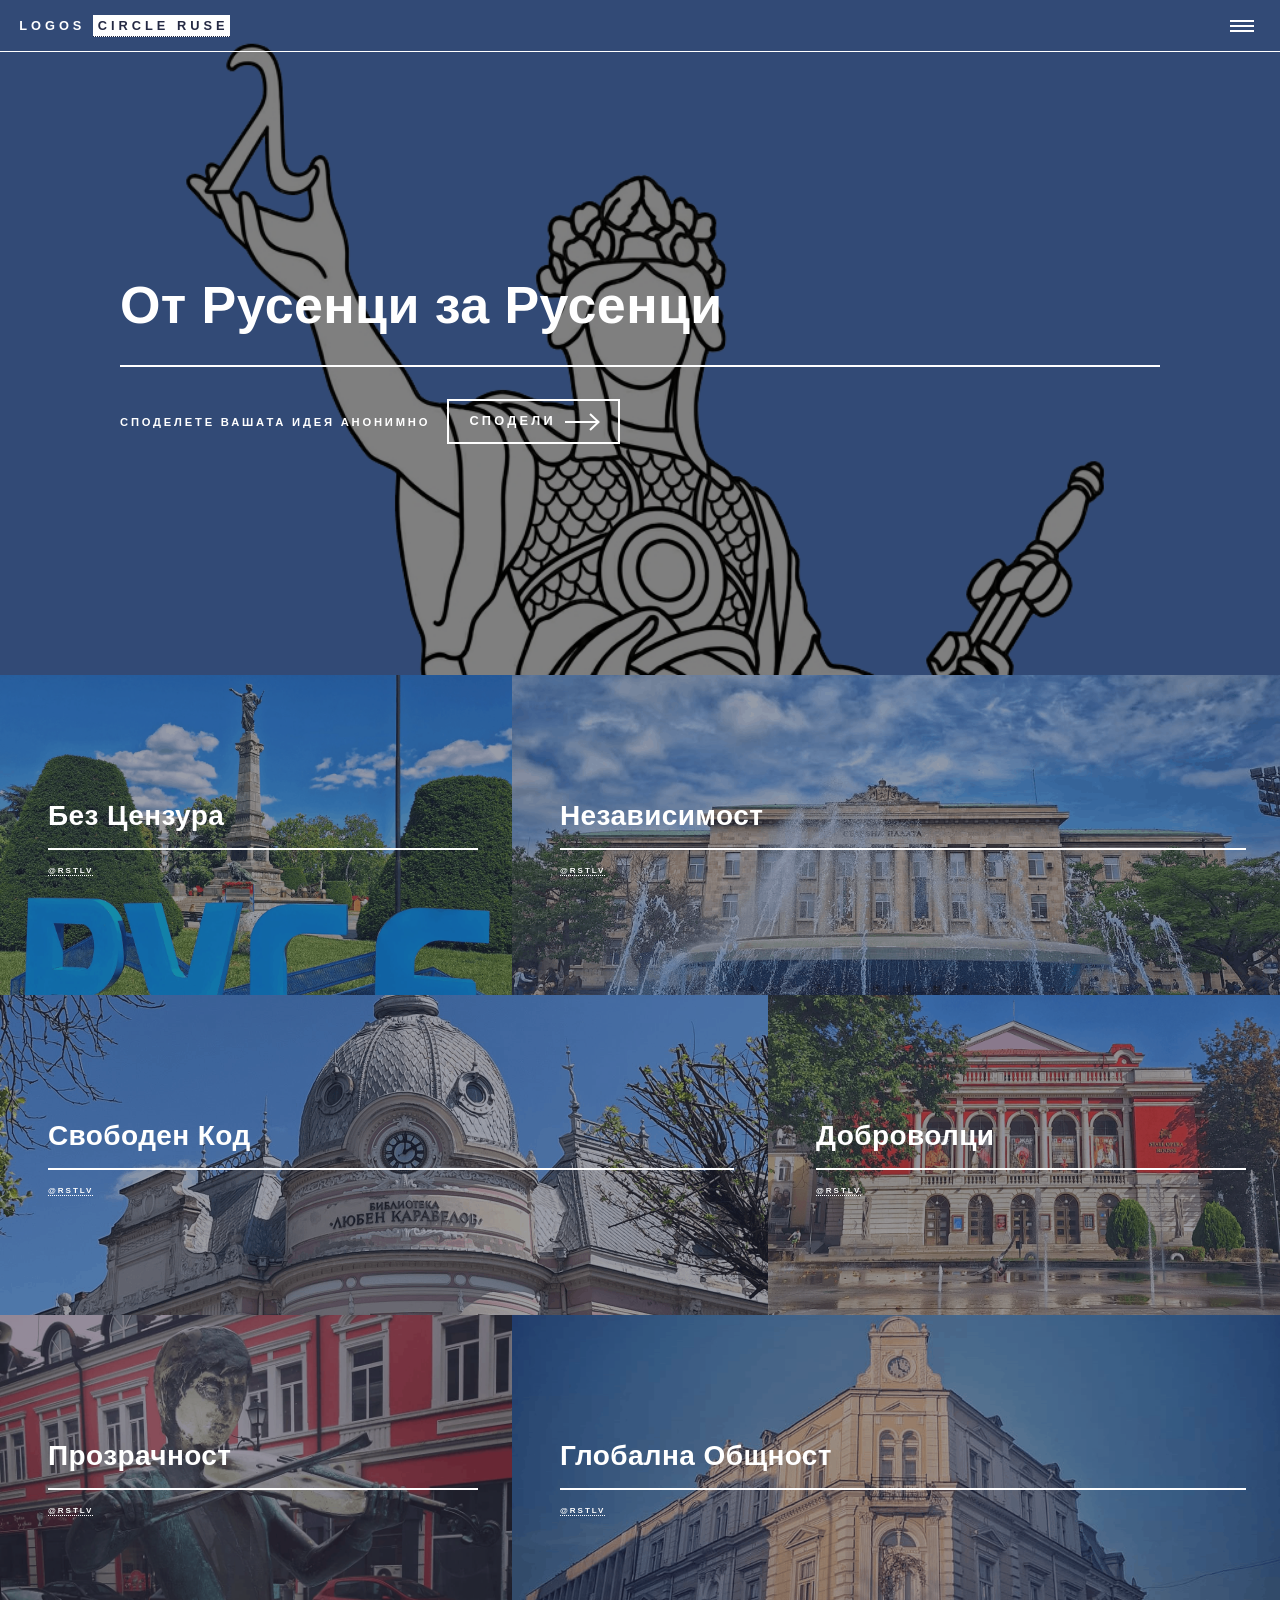
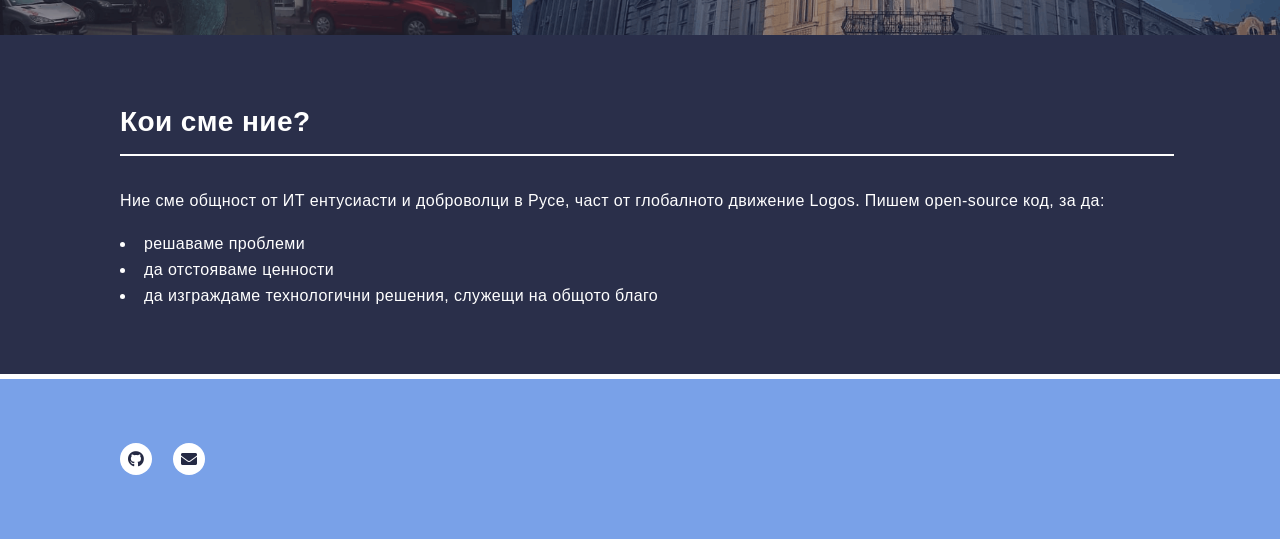
==== commit 66b550b3: "website: first draft" ====
--- a/index.html
+++ b/index.html
@@ -2,6 +2,7 @@
 <html>
 	<head>
 		<title>Logos Circle Ruse | Начало</title>
+		<link rel="icon" type="image/png" sizes="any" href="./images/banner.png">
 		<meta charset="utf-8" />
 		<meta name="viewport" content="width=device-width, initial-scale=1, user-scalable=no" />
 		<link rel="stylesheet" href="assets/css/main.css" />
@@ -23,11 +24,11 @@
 					<nav id="menu">
 						<ul class="links">
 							<li><a href="index.html">Начало</a></li>
+							<li><a href="about.html">За нас</a></li>
 							<li><a href="events.html">Събития</a></li>
-							<li><a href="contact.html">Контакт</a></li>
 						</ul>
 						<ul class="actions stacked">
-							<li><a href="open-ruse.html" class="button primary fit">Сподели Проблем</a></li>
+							<li><a href="https://logos-circle-ruse.github.io/transparent_ruse/" class="button primary fit">Сподели Проблем</a></li>
 						</ul>
 					</nav>
 				<!-- Header -->
@@ -41,7 +42,7 @@
 							<div class="content">
 								<p>Споделете вашата идея АНОНИМНО</p>
 								<ul class="actions">
-									<li><a href="#one" class="button next scrolly">Сподели</a></li>
+									<li><a href="https://logos-circle-ruse.github.io/transparent_ruse/" class="button next scrolly">Сподели</a></li>
 								</ul>
 							</div>
 						</div>
@@ -57,7 +58,7 @@
 										<img src="images/pic01.png" alt="" />
 									</span>
 									<header class="major">
-										<h3>Aliquam</h3>
+										<h3>Без Цензура</h3>
 										<p>
 											<a href="https://www.instagram.com/rstlv" target="_blank">@rstlv</a>
 										</p>
@@ -68,7 +69,7 @@
 										<img src="images/pic02.png" alt="" />
 									</span>
 									<header class="major">
-										<h3>Tempus</h3>
+										<h3>Независимост</h3>
 										<p>
 											<a href="https://www.instagram.com/rstlv" target="_blank">@rstlv</a>
 										</p>
@@ -79,7 +80,7 @@
 										<img src="images/pic03.png" alt="" />
 									</span>
 									<header class="major">
-										<h3>Tempus</h3>
+										<h3>Свободен Код</h3>
 										<p>
 											<a href="https://www.instagram.com/rstlv" target="_blank">@rstlv</a>
 										</p>
@@ -90,7 +91,7 @@
 										<img src="images/pic04.png" alt="" />
 									</span>
 									<header class="major">
-										<h3>Tempus</h3>
+										<h3>Доброволци</h3>
 										<p>
 											<a href="https://www.instagram.com/rstlv" target="_blank">@rstlv</a>
 										</p>
@@ -101,7 +102,7 @@
 										<img src="images/pic05.png" alt="" />
 									</span>
 									<header class="major">
-										<h3>Consequat</h3>
+										<h3>Прозрачност</h3>
 										<p>
 											<a href="https://www.instagram.com/rstlv" target="_blank">@rstlv</a>
 										</p>
@@ -112,7 +113,7 @@
 										<img src="images/pic06.png" alt="" />
 									</span>
 									<header class="major">
-										<h3>Etiam</h3>
+										<h3>Глобална Общност</h3>
 										<p>
 											<a href="https://www.instagram.com/rstlv" target="_blank">@rstlv</a>
 										</p>
@@ -126,7 +127,14 @@
 									<header class="major">
 										<h2>Кои сме ние?</h2>
 									</header>
-									<p>Nullam et orci eu lorem consequat tincidunt vivamus et sagittis libero. Mauris aliquet magna magna sed nunc rhoncus pharetra. Pellentesque condimentum sem. In efficitur ligula tate urna. Maecenas laoreet massa vel lacinia pellentesque lorem ipsum dolor. Nullam et orci eu lorem consequat tincidunt. Vivamus et sagittis libero. Mauris aliquet magna magna sed nunc rhoncus amet pharetra et feugiat tempus.</p>
+									<p style="margin: 0 0 1em 0;">
+										Ние сме общност от ИТ ентусиасти и доброволци в Русе, част от глобалното движение Logos. Пишем open-source код, за да:
+									</p>
+									<ul>
+										<li>решаваме проблеми</li>
+										<li>да отстояваме ценности</li>
+										<li>да изграждаме технологични решения, служещи на общото благо</li>
+									</ul>
 									<a id="luma-btn"></a>
 								</div>
 							</section>
--- a/assets/css/main.css
+++ b/assets/css/main.css
@@ -38,6 +38,11 @@
 article, aside, details, figcaption, figure,
 footer, header, hgroup, menu, nav, section {
 	display: block;}
+
+
+strong {
+	border-bottom: dotted 1px;
+}
 
 body {
 	line-height: 1;
@@ -2810,7 +2815,7 @@
 			}
 
 			.tiles article:after {
-				background-color: rgba(36, 41, 67, 0.25);
+				background-color: rgba(36, 41, 67, 0.45);
 				content: '';
 				display: block;
 				height: 100%;
@@ -3132,6 +3137,7 @@
 		display: -ms-flex;
 		display: flex;
 		background-color: var(--color-blue);
+		border-bottom: 1px solid white;
 		box-shadow: 0 0 0.25em 0 rgba(0, 0, 0, 0.15);
 		cursor: default;
 		font-weight: 600;
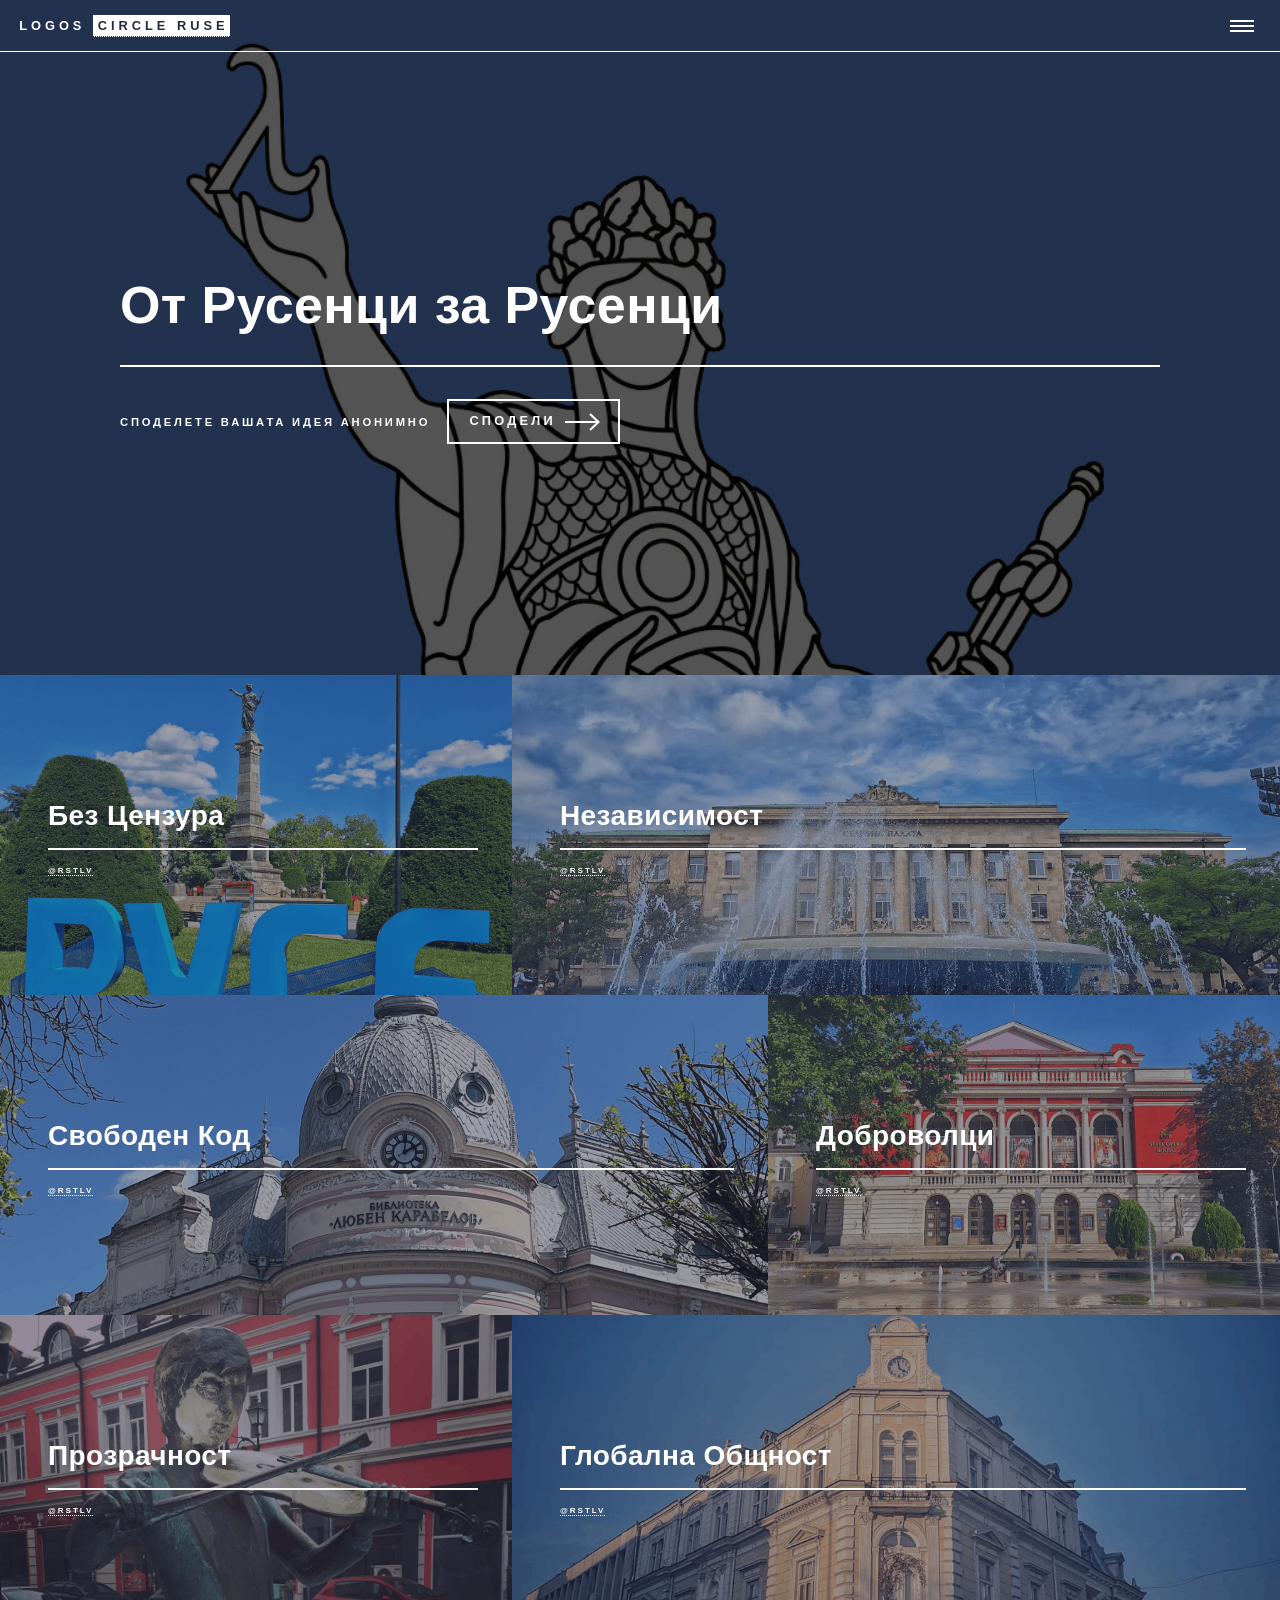
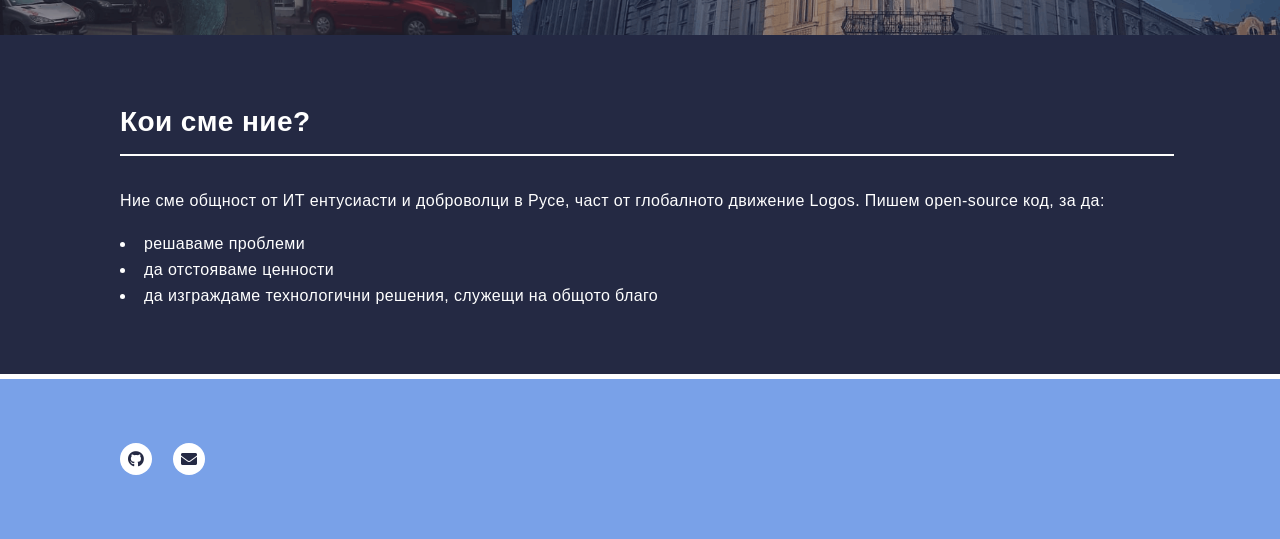
==== commit b0964a68: "projects: Winnable Issue progress" ====
--- a/index.html
+++ b/index.html
@@ -1,7 +1,7 @@
 <!DOCTYPE HTML>
 <html>
 	<head>
-		<title>Logos Circle Ruse | Начало</title>
+		<title>Начало | Logos Circle Ruse</title>
 		<link rel="icon" type="image/png" sizes="any" href="./images/banner.png">
 		<meta charset="utf-8" />
 		<meta name="viewport" content="width=device-width, initial-scale=1, user-scalable=no" />
@@ -26,6 +26,7 @@
 							<li><a href="index.html">Начало</a></li>
 							<li><a href="about.html">За нас</a></li>
 							<li><a href="events.html">Събития</a></li>
+							<li><a href="projects.html">Проекти</a></li>
 						</ul>
 						<ul class="actions stacked">
 							<li><a href="https://logos-circle-ruse.github.io/transparent_ruse/" class="button primary fit">Сподели Проблем</a></li>
--- a/assets/css/main.css
+++ b/assets/css/main.css
@@ -3414,7 +3414,7 @@
 		#banner:after {
 			pointer-events: none;
 			background-color: #000000;
-			opacity: 0.5;
+			opacity: 0.67;
 			content: '';
 			display: block;
 			height: 100%;
@@ -3592,7 +3592,7 @@
 /* Main */
 
 	#main {
-		background-color: #2a2f4a;
+		/* background-color: #2a2f4a; */
 	}
 
 		#main > * {
@@ -3981,12 +3981,14 @@
 	background: var(--color-white);
 	padding: 2rem;
 	border-radius: 15px;
+	width: 70%;
 }
 
 .timeline-container h1 {
 	color: var(--color-dark-blue);
 	font-size: 1.1rem;
 	font-family: sans-serif;
+	text-align: center;
 }
 
 .timeline-sessions {
@@ -4054,3 +4056,92 @@
 		font-size: 0.9rem;
   	}
 }
+
+#timeline *:not(a):not(a *) {
+  color: black;
+}
+
+#pie-chart-controls {
+    text-align: center;
+    margin: 2.5% 0 5%;
+}
+
+/* 🔥 FIX: remove fixed height + fit-content */
+#pie-chart {
+    display: flex;
+    gap: 2rem;
+    justify-content: center;
+    align-items: flex-start;
+    flex-wrap: wrap;
+    margin: 0 auto;
+    max-width: 50%;
+}
+
+/* Wrap chart + legend together (important) */
+.chart-block {
+    display: flex;
+    flex-direction: column;
+    align-items: center;
+}
+
+/* Pie chart */
+#pie-chart .chart-container {
+    position: relative;
+    width: 60%;
+	max-width: 600px;
+    aspect-ratio: 1; /* 🔥 better than fixed height */
+    border-radius: 50%;
+    box-shadow: 0 0 15px rgba(0,0,0,0.2);
+}
+
+/* Center label */
+#pie-chart .center-label {
+    position: absolute;
+    top: 50%;
+    left: 50%;
+    transform: translate(-50%, -50%);
+    background: #2a2f4a;
+    width: 90px;
+    height: 90px;
+    border-radius: 50%;
+    display: flex;
+    align-items: center;
+    justify-content: center;
+    font-weight: bold;
+    font-size: 16px;
+}
+
+/* Legend */
+#pie-chart .legend {
+    margin-top: 20px;
+    display: flex;
+    flex-direction: column;
+    gap: 8px;
+}
+
+#pie-chart .legend-item {
+    display: flex;
+    align-items: center;
+    gap: 10px;
+}
+
+#pie-chart .legend-color {
+    width: 16px;
+    height: 16px;
+    border-radius: 3px;
+}
+
+/* Description */
+#project-description {
+    min-width: 300px;
+    max-width: 600px;
+}
+
+/* Fix markdown spacing */
+#project-description ul {
+    padding-left: 1.2em;
+}
+
+#project-description li {
+    margin-bottom: 0.4em;
+}
